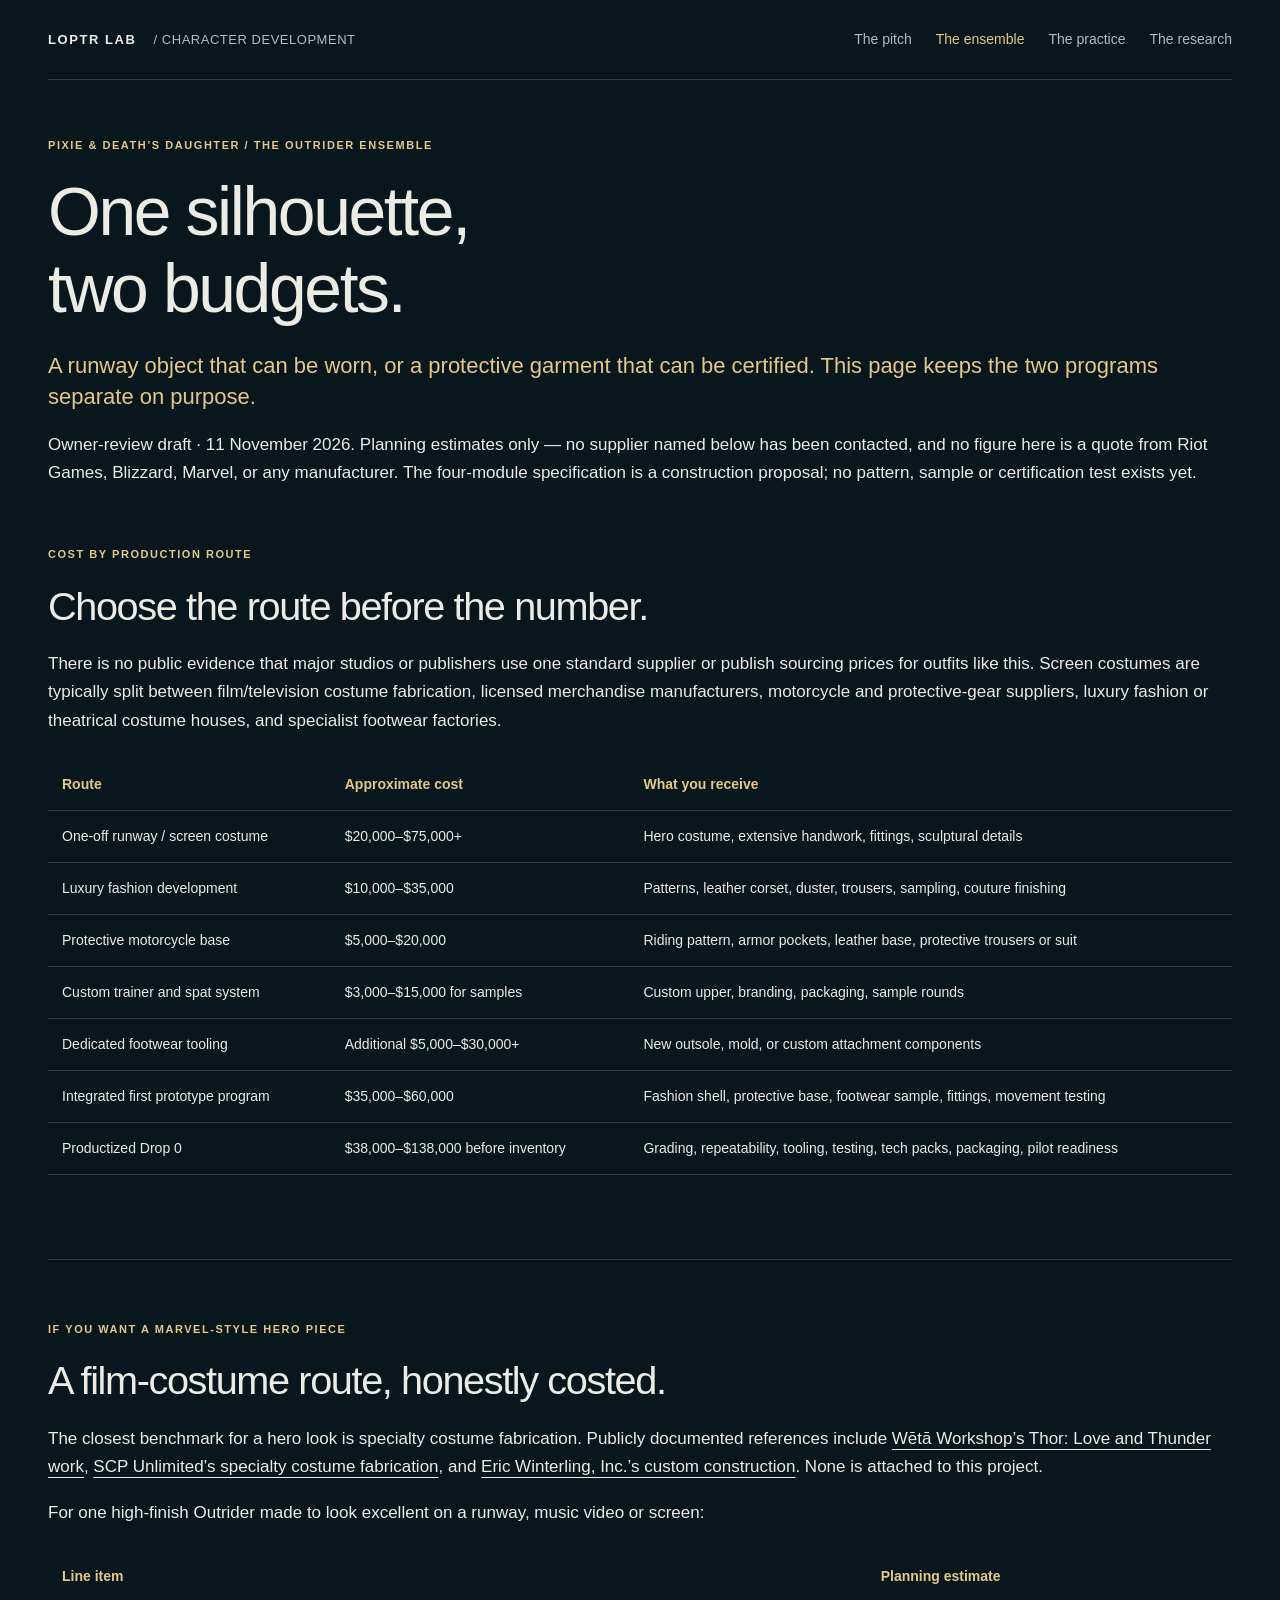
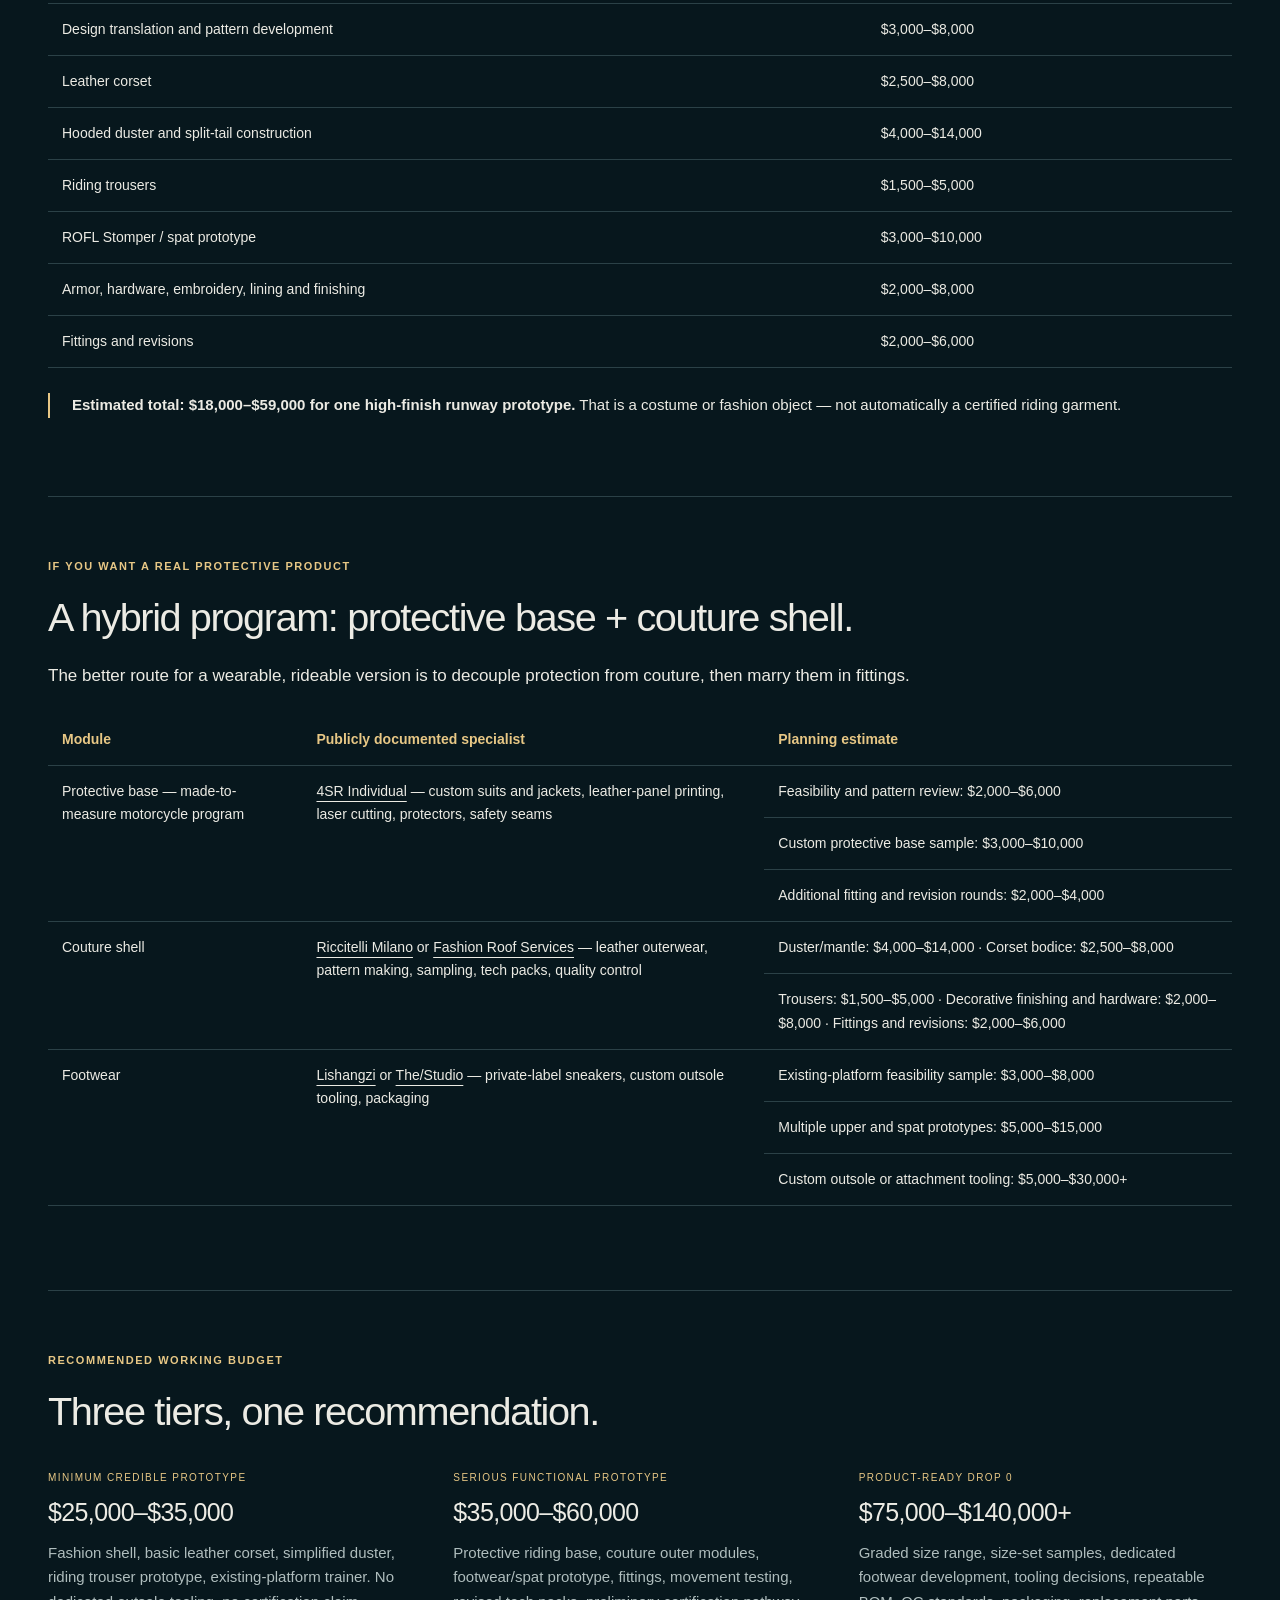
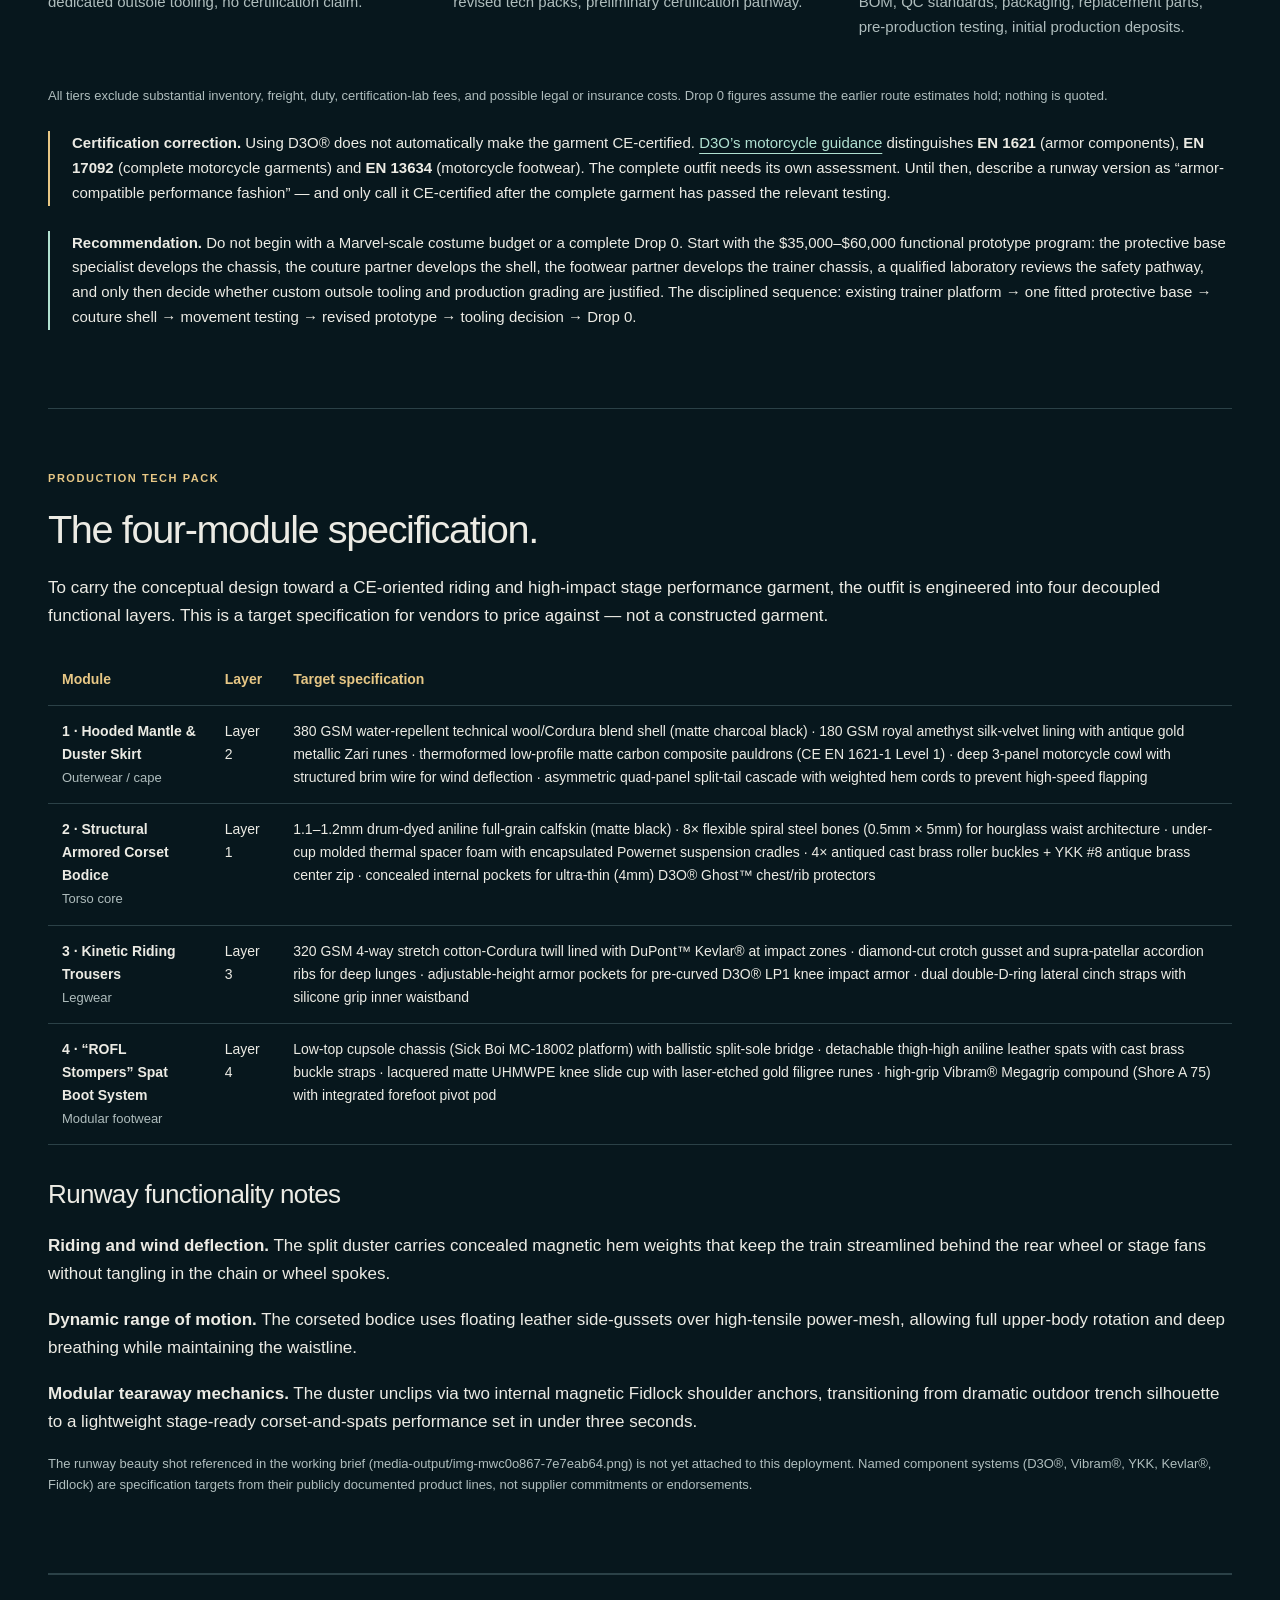
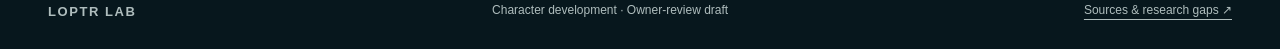
==== ensemble.html @ 90bd639b "Publish PIXIE & Death's Daughter producer pitch site Character development pitch package: producer p" ====
<!doctype html><html lang="en"><meta charset="utf-8"><meta name="viewport" content="width=device-width,initial-scale=1"><meta name="description" content="The Outrider ensemble: planning estimates for a couture runway prototype and a CE-oriented functional riding program, plus the four-module production tech pack."><title>The Outrider ensemble · Cost & construction</title><link rel="stylesheet" href="producer.css"><body><a class="skip" href="#main">Skip to content</a>
<header class="site-header wrap"><a class="brand" href="index.html">LOPTR LAB <span>/ CHARACTER DEVELOPMENT</span></a><nav aria-label="Project navigation"><a href="producer.html">The pitch</a><a href="ensemble.html" aria-current="page">The ensemble</a><a href="practice.html">The practice</a><a href="research.html">The research</a></nav></header>
<main id="main">
<section class="wrap" style="padding-block:56px 40px" aria-labelledby="title">
<p class="eyebrow">PIXIE & DEATH’S DAUGHTER / THE OUTRIDER ENSEMBLE</p>
<h1 id="title">One silhouette,<br>two budgets.</h1>
<p class="lead">A runway object that can be worn, or a protective garment that can be certified. This page keeps the two programs separate on purpose.</p>
<p>Owner-review draft · 11 November 2026. Planning estimates only — no supplier named below has been contacted, and no figure here is a quote from Riot Games, Blizzard, Marvel, or any manufacturer. The four-module specification is a construction proposal; no pattern, sample or certification test exists yet.</p>
</section>
<section class="wrap" style="padding-bottom:60px;border-bottom:1px solid var(--line)" aria-labelledby="route">
<p class="eyebrow">COST BY PRODUCTION ROUTE</p>
<h2 id="route">Choose the route before the number.</h2>
<p>There is no public evidence that major studios or publishers use one standard supplier or publish sourcing prices for outfits like this. Screen costumes are typically split between film/television costume fabrication, licensed merchandise manufacturers, motorcycle and protective-gear suppliers, luxury fashion or theatrical costume houses, and specialist footwear factories.</p>
<div class="table-scroll" tabindex="0" role="region" aria-label="Cost by production route"><table>
<thead><tr><th>Route</th><th>Approximate cost</th><th>What you receive</th></tr></thead>
<tbody>
<tr><td>One-off runway / screen costume</td><td>$20,000–$75,000+</td><td>Hero costume, extensive handwork, fittings, sculptural details</td></tr>
<tr><td>Luxury fashion development</td><td>$10,000–$35,000</td><td>Patterns, leather corset, duster, trousers, sampling, couture finishing</td></tr>
<tr><td>Protective motorcycle base</td><td>$5,000–$20,000</td><td>Riding pattern, armor pockets, leather base, protective trousers or suit</td></tr>
<tr><td>Custom trainer and spat system</td><td>$3,000–$15,000 for samples</td><td>Custom upper, branding, packaging, sample rounds</td></tr>
<tr><td>Dedicated footwear tooling</td><td>Additional $5,000–$30,000+</td><td>New outsole, mold, or custom attachment components</td></tr>
<tr><td>Integrated first prototype program</td><td>$35,000–$60,000</td><td>Fashion shell, protective base, footwear sample, fittings, movement testing</td></tr>
<tr><td>Productized Drop 0</td><td>$38,000–$138,000 before inventory</td><td>Grading, repeatability, tooling, testing, tech packs, packaging, pilot readiness</td></tr>
</tbody>
</table></div>
</section>
<section class="wrap" style="padding-block:60px;border-bottom:1px solid var(--line)" aria-labelledby="hero-piece">
<p class="eyebrow">IF YOU WANT A MARVEL-STYLE HERO PIECE</p>
<h2 id="hero-piece">A film-costume route, honestly costed.</h2>
<p>The closest benchmark for a hero look is specialty costume fabrication. Publicly documented references include <a href="https://www.wetaworkshop.com/projects/thor-love-and-thunder">Wētā Workshop’s Thor: Love and Thunder work</a>, <a href="https://scpsunlimited.com/specialty-costume-fabrication/">SCP Unlimited’s specialty costume fabrication</a>, and <a href="https://www.ericwinterlinginc.com/">Eric Winterling, Inc.’s custom construction</a>. None is attached to this project.</p>
<p>For one high-finish Outrider made to look excellent on a runway, music video or screen:</p>
<div class="table-scroll" tabindex="0" role="region" aria-label="Hero piece line items"><table>
<thead><tr><th>Line item</th><th>Planning estimate</th></tr></thead>
<tbody>
<tr><td>Design translation and pattern development</td><td>$3,000–$8,000</td></tr>
<tr><td>Leather corset</td><td>$2,500–$8,000</td></tr>
<tr><td>Hooded duster and split-tail construction</td><td>$4,000–$14,000</td></tr>
<tr><td>Riding trousers</td><td>$1,500–$5,000</td></tr>
<tr><td>ROFL Stomper / spat prototype</td><td>$3,000–$10,000</td></tr>
<tr><td>Armor, hardware, embroidery, lining and finishing</td><td>$2,000–$8,000</td></tr>
<tr><td>Fittings and revisions</td><td>$2,000–$6,000</td></tr>
</tbody>
</table></div>
<p class="budget-note" style="border-left:2px solid var(--gold);padding-left:22px"><strong>Estimated total: $18,000–$59,000 for one high-finish runway prototype.</strong> That is a costume or fashion object — not automatically a certified riding garment.</p>
</section>
<section class="wrap" style="padding-block:60px;border-bottom:1px solid var(--line)" aria-labelledby="functional">
<p class="eyebrow">IF YOU WANT A REAL PROTECTIVE PRODUCT</p>
<h2 id="functional">A hybrid program: protective base + couture shell.</h2>
<p>The better route for a wearable, rideable version is to decouple protection from couture, then marry them in fittings.</p>
<div class="table-scroll" tabindex="0" role="region" aria-label="Functional route vendors and estimates"><table>
<thead><tr><th>Module</th><th>Publicly documented specialist</th><th>Planning estimate</th></tr></thead>
<tbody>
<tr><td rowspan="3">Protective base — made-to-measure motorcycle program</td><td rowspan="3"><a href="https://www.4sr.com/pages/4sr-custom-manufacturing">4SR Individual</a> — custom suits and jackets, leather-panel printing, laser cutting, protectors, safety seams</td><td>Feasibility and pattern review: $2,000–$6,000</td></tr>
<tr><td>Custom protective base sample: $3,000–$10,000</td></tr>
<tr><td>Additional fitting and revision rounds: $2,000–$4,000</td></tr>
<tr><td rowspan="2">Couture shell</td><td rowspan="2"><a href="https://riccitellimilano.com/luxury-fashion-manufacturing/">Riccitelli Milano</a> or <a href="https://fashion-roof-services.com/en/">Fashion Roof Services</a> — leather outerwear, pattern making, sampling, tech packs, quality control</td><td>Duster/mantle: $4,000–$14,000 · Corset bodice: $2,500–$8,000</td></tr>
<tr><td>Trousers: $1,500–$5,000 · Decorative finishing and hardware: $2,000–$8,000 · Fittings and revisions: $2,000–$6,000</td></tr>
<tr><td rowspan="3">Footwear</td><td rowspan="3"><a href="https://www.lishangzishoes.com/custom-skate-shoes-manufacturer/">Lishangzi</a> or <a href="https://www.thestudio.com/source-custom-products/sneakers/">The/Studio</a> — private-label sneakers, custom outsole tooling, packaging</td><td>Existing-platform feasibility sample: $3,000–$8,000</td></tr>
<tr><td>Multiple upper and spat prototypes: $5,000–$15,000</td></tr>
<tr><td>Custom outsole or attachment tooling: $5,000–$30,000+</td></tr>
</tbody>
</table></div>
</section>
<section class="wrap" style="padding-block:60px;border-bottom:1px solid var(--line)" aria-labelledby="budget">
<p class="eyebrow">RECOMMENDED WORKING BUDGET</p>
<h2 id="budget">Three tiers, one recommendation.</h2>
<div class="cost-list" style="grid-template-columns:repeat(3,1fr)">
<article><span>MINIMUM CREDIBLE PROTOTYPE</span><h3>$25,000–$35,000</h3><p>Fashion shell, basic leather corset, simplified duster, riding trouser prototype, existing-platform trainer. No dedicated outsole tooling, no certification claim.</p></article>
<article><span>SERIOUS FUNCTIONAL PROTOTYPE</span><h3>$35,000–$60,000</h3><p>Protective riding base, couture outer modules, footwear/spat prototype, fittings, movement testing, revised tech packs, preliminary certification pathway.</p></article>
<article><span>PRODUCT-READY DROP 0</span><h3>$75,000–$140,000+</h3><p>Graded size range, size-set samples, dedicated footwear development, tooling decisions, repeatable BOM, QC standards, packaging, replacement parts, pre-production testing, initial production deposits.</p></article>
</div>
<p class="small muted" style="margin-top:28px">All tiers exclude substantial inventory, freight, duty, certification-lab fees, and possible legal or insurance costs. Drop 0 figures assume the earlier route estimates hold; nothing is quoted.</p>
<p class="budget-note" style="border-left:2px solid var(--gold);padding-left:22px"><strong>Certification correction.</strong> Using D3O® does not automatically make the garment CE-certified. <a href="https://www.d3o.com/d3o-insights/motorcycle-armor-ce-certification/">D3O’s motorcycle guidance</a> distinguishes <strong>EN 1621</strong> (armor components), <strong>EN 17092</strong> (complete motorcycle garments) and <strong>EN 13634</strong> (motorcycle footwear). The complete outfit needs its own assessment. Until then, describe a runway version as “armor-compatible performance fashion” — and only call it CE-certified after the complete garment has passed the relevant testing.</p>
<p class="budget-note" style="border-left:2px solid var(--mint);padding-left:22px"><strong>Recommendation.</strong> Do not begin with a Marvel-scale costume budget or a complete Drop 0. Start with the $35,000–$60,000 functional prototype program: the protective base specialist develops the chassis, the couture partner develops the shell, the footwear partner develops the trainer chassis, a qualified laboratory reviews the safety pathway, and only then decide whether custom outsole tooling and production grading are justified. The disciplined sequence: existing trainer platform → one fitted protective base → couture shell → movement testing → revised prototype → tooling decision → Drop 0.</p>
</section>
<section class="wrap" style="padding-block:60px;border-bottom:1px solid var(--line)" aria-labelledby="techpack">
<p class="eyebrow">PRODUCTION TECH PACK</p>
<h2 id="techpack">The four-module specification.</h2>
<p>To carry the conceptual design toward a CE-oriented riding and high-impact stage performance garment, the outfit is engineered into four decoupled functional layers. This is a target specification for vendors to price against — not a constructed garment.</p>
<div class="table-scroll" tabindex="0" role="region" aria-label="Tech pack modules"><table>
<thead><tr><th>Module</th><th>Layer</th><th>Target specification</th></tr></thead>
<tbody>
<tr><td><strong>1 · Hooded Mantle & Duster Skirt</strong><br><span class="small muted">Outerwear / cape</span></td><td>Layer 2</td><td>380 GSM water-repellent technical wool/Cordura blend shell (matte charcoal black) · 180 GSM royal amethyst silk-velvet lining with antique gold metallic Zari runes · thermoformed low-profile matte carbon composite pauldrons (CE EN 1621-1 Level 1) · deep 3-panel motorcycle cowl with structured brim wire for wind deflection · asymmetric quad-panel split-tail cascade with weighted hem cords to prevent high-speed flapping</td></tr>
<tr><td><strong>2 · Structural Armored Corset Bodice</strong><br><span class="small muted">Torso core</span></td><td>Layer 1</td><td>1.1–1.2mm drum-dyed aniline full-grain calfskin (matte black) · 8× flexible spiral steel bones (0.5mm × 5mm) for hourglass waist architecture · under-cup molded thermal spacer foam with encapsulated Powernet suspension cradles · 4× antiqued cast brass roller buckles + YKK #8 antique brass center zip · concealed internal pockets for ultra-thin (4mm) D3O® Ghost™ chest/rib protectors</td></tr>
<tr><td><strong>3 · Kinetic Riding Trousers</strong><br><span class="small muted">Legwear</span></td><td>Layer 3</td><td>320 GSM 4-way stretch cotton-Cordura twill lined with DuPont™ Kevlar® at impact zones · diamond-cut crotch gusset and supra-patellar accordion ribs for deep lunges · adjustable-height armor pockets for pre-curved D3O® LP1 knee impact armor · dual double-D-ring lateral cinch straps with silicone grip inner waistband</td></tr>
<tr><td><strong>4 · “ROFL Stompers” Spat Boot System</strong><br><span class="small muted">Modular footwear</span></td><td>Layer 4</td><td>Low-top cupsole chassis (Sick Boi MC-18002 platform) with ballistic split-sole bridge · detachable thigh-high aniline leather spats with cast brass buckle straps · lacquered matte UHMWPE knee slide cup with laser-etched gold filigree runes · high-grip Vibram® Megagrip compound (Shore A 75) with integrated forefoot pivot pod</td></tr>
</tbody>
</table></div>
<h3 style="font-size:26px;margin-top:35px">Runway functionality notes</h3>
<p><strong>Riding and wind deflection.</strong> The split duster carries concealed magnetic hem weights that keep the train streamlined behind the rear wheel or stage fans without tangling in the chain or wheel spokes.</p>
<p><strong>Dynamic range of motion.</strong> The corseted bodice uses floating leather side-gussets over high-tensile power-mesh, allowing full upper-body rotation and deep breathing while maintaining the waistline.</p>
<p><strong>Modular tearaway mechanics.</strong> The duster unclips via two internal magnetic Fidlock shoulder anchors, transitioning from dramatic outdoor trench silhouette to a lightweight stage-ready corset-and-spats performance set in under three seconds.</p>
<p class="small muted">The runway beauty shot referenced in the working brief (media-output/img-mwc0o867-7e7eab64.png) is not yet attached to this deployment. Named component systems (D3O®, Vibram®, YKK, Kevlar®, Fidlock) are specification targets from their publicly documented product lines, not supplier commitments or endorsements.</p>
</section>
</main>
<footer class="wrap"><a class="brand" href="index.html">LOPTR LAB</a><p>Character development · Owner-review draft</p><a href="research.html">Sources & research gaps ↗</a></footer></body></html>
---- producer.css ----
:root{color-scheme:dark;--bg:#07171d;--text:#ecebe4;--muted:#afbdbd;--gold:#e7c785;--mint:#b1e1d1;--line:#2b4147;font-family:Arial,Helvetica,sans-serif;font-synthesis:none}*{box-sizing:border-box}html{scroll-behavior:smooth;scroll-padding-top:20px}body{margin:0;background:var(--bg);color:var(--text);font-size:17px;line-height:1.65}img{display:block;max-width:100%;height:auto}a{color:inherit;text-underline-offset:5px;text-decoration-thickness:1px}a:hover{color:var(--mint)}a:focus-visible,summary:focus-visible,[tabindex]:focus-visible{outline:3px solid var(--mint);outline-offset:5px}.wrap{width:min(1320px,calc(100% - 96px));margin-inline:auto}.skip{position:absolute;top:-100px;left:20px;padding:10px;background:var(--gold);color:#07171d;z-index:10}.skip:focus{top:12px}.site-header{display:flex;justify-content:space-between;gap:24px;align-items:center;padding-block:28px;border-bottom:1px solid var(--line)}.brand{font-size:13px;font-weight:700;letter-spacing:.12em;text-decoration:none}.brand span{font-weight:400;color:var(--muted);letter-spacing:.04em;margin-left:12px}nav{display:flex;gap:24px;flex-wrap:wrap}nav a{font-size:14px;text-decoration:none;color:var(--muted)}nav a[aria-current]{color:var(--gold)}p{margin:0 0 18px}h1,h2,h3{line-height:1.13;font-weight:500;letter-spacing:-.035em;margin:0 0 22px}h1{font-size:clamp(48px,5.3vw,76px)}h2{font-size:clamp(32px,3.1vw,44px)}h3{font-size:24px;letter-spacing:-.025em}figure{margin:0}.eyebrow{font-size:11px;font-weight:700;letter-spacing:.14em;color:var(--gold);margin-bottom:20px}.hero{display:grid;grid-template-columns:.95fr 1.15fr;gap:56px;align-items:center;padding-block:56px 40px}.hero-copy{max-width:510px}.hero-copy>p:not(.eyebrow){max-width:46ch}.lead{font-size:22px;line-height:1.45;color:var(--gold)}.hero-art img{width:100%;border-radius:3px}.hero-art figcaption{font-size:12px;color:var(--muted);margin-top:12px}.button{display:inline-flex;gap:24px;justify-content:space-between;align-items:center;padding:13px 20px;background:var(--gold);color:#07171d;border-radius:3px;font-size:14px;text-decoration:none;font-weight:600;min-height:48px;margin-top:12px}.button:hover{background:#f4dca9;color:#07171d}.chapter-nav{padding:19px 0;border-top:1px solid var(--line);border-bottom:1px solid var(--line);gap:36px}.chapter-nav a{font-size:12px;color:var(--muted)}.relationship,.forms,.production,.game,.investment,.audiences{padding-top:68px;padding-bottom:60px;border-bottom:1px solid var(--line)}.section-grid{display:grid;grid-template-columns:1fr 1fr;gap:80px}.section-grid>div{min-width:0}.section-grid p{max-width:62ch}.large{font-size:22px;line-height:1.5}.quotation{font-family:Georgia,serif;color:var(--gold);font-size:27px;margin-block:24px}.small{font-size:13px;line-height:1.6}.muted{color:var(--muted)}.section-heading{display:flex;justify-content:space-between;align-items:end;gap:48px;margin-bottom:28px}.section-heading>p{max-width:360px;color:var(--muted);font-size:15px}.section-heading h2{margin:0}.form-grid{display:grid;grid-template-columns:repeat(3,1fr);gap:26px}.form-image{aspect-ratio:1.5;overflow:hidden;background:#0a2027;border-radius:3px}.form-image img{width:100%;height:100%;object-fit:cover}.form-image.energy img{object-fit:contain;padding:12px}figcaption{font-size:13px;line-height:1.5;color:var(--muted)}.form-grid figcaption{padding-top:22px}.form-grid h3{color:var(--text);font-size:25px;margin:8px 0 12px}.form-grid p{font-size:15px}.index{font-size:11px;color:var(--gold);letter-spacing:.12em}.cinema{padding-top:64px;padding-bottom:54px;border-bottom:1px solid var(--line)}.text-link{color:var(--mint);font-size:14px}.cinema figure>img{width:100%;border-radius:3px}.cinema figcaption{margin-top:12px}.caption-grid{display:grid;grid-template-columns:1fr 1fr;gap:80px;margin-top:28px;font-size:15px}.steps article{padding-bottom:24px;margin-bottom:24px;border-bottom:1px solid var(--line)}.steps article:last-child{margin:0;border:0;padding:0}.steps span,.cost-list span{display:block;font-size:10px;color:var(--gold);letter-spacing:.14em;margin-bottom:12px}.steps h3{font-size:26px;margin-bottom:10px}.steps p{font-size:15px;color:var(--muted);margin:0}.game{background:linear-gradient(90deg,transparent,#0a2027);padding-inline:32px}.cost-list{display:grid;grid-template-columns:repeat(3,1fr);gap:32px;margin-top:36px}.cost-list h3{font-size:25px;margin-bottom:14px}.cost-list p{font-size:15px;color:var(--muted)}.budget-note{border-left:2px solid var(--gold);padding-left:22px;margin-top:25px;font-size:15px}.budget-note p{margin:8px 0}.budget-note a{color:var(--mint)}.audience-grid{display:grid;grid-template-columns:repeat(3,1fr);gap:32px}.audience-grid h3{font-size:23px}.audience-grid p{font-size:15px;color:var(--muted)}.audience-grid a{font-size:14px;color:var(--mint)}.audiences>.small{margin-top:28px;max-width:100ch}.the-ask{text-align:center;max-width:780px;padding-block:72px}.the-ask p:not(.eyebrow){max-width:60ch;margin-inline:auto;color:var(--muted)}.the-ask h2{font-size:clamp(38px,4vw,54px)}.appendix{padding-top:35px;padding-bottom:54px;border-top:1px solid var(--line)}.appendix h2{font-size:27px;margin-bottom:25px}details{border-top:1px solid var(--line);padding-block:16px}details:last-child{border-bottom:1px solid var(--line)}summary{cursor:pointer;font-size:16px;padding:5px 0;min-height:40px}details[open]>summary{color:var(--gold);margin-bottom:20px}.longread{font-size:16px;max-width:100%}.longread>p{max-width:78ch}.longread h3{font-size:26px;margin-top:35px}.table-scroll{overflow:auto;max-width:100%;margin-block:24px}table{border-collapse:collapse;width:100%;font-size:14px;min-width:640px}th,td{text-align:left;vertical-align:top;border-bottom:1px solid var(--line);padding:14px}th{color:var(--gold)}.reference-grid{display:grid;grid-template-columns:1fr 1fr;gap:24px}.reference-grid figcaption{margin-top:12px}footer{border-top:1px solid var(--line);display:flex;justify-content:space-between;gap:24px;padding-block:26px;color:var(--muted);font-size:12px}footer p{margin:0}@media(max-width:1000px){.wrap{width:calc(100% - 56px)}.hero{gap:28px}.section-grid,.caption-grid{gap:36px}.brand span{display:none}.chapter-nav{gap:24px}.hero h1{font-size:52px}.lead{font-size:19px}.hero-copy{font-size:15px}.section-heading{gap:24px}}@media(max-width:700px){body{font-size:16px}.wrap{width:calc(100% - 36px)}.site-header{align-items:flex-start;padding-block:20px;gap:16px;flex-direction:column}nav{gap:22px}.hero{grid-template-columns:1fr;padding-top:34px;gap:28px}.hero h1{font-size:52px}.hero-copy{font-size:16px;max-width:none}.hero .lead{font-size:21px}.chapter-nav{display:grid;grid-template-columns:1fr 1fr;gap:12px}.section-grid,.caption-grid{grid-template-columns:1fr;gap:22px}.relationship,.forms,.production,.game,.investment,.audiences{padding-top:40px;padding-bottom:36px}.section-heading{display:block;margin-bottom:24px}.section-heading>p{max-width:none;margin-top:18px}.form-grid,.cost-list,.audience-grid{grid-template-columns:1fr;gap:26px}.form-grid figure{display:grid;grid-template-columns:110px 1fr;gap:18px}.form-image{aspect-ratio:1;height:110px}.form-grid figcaption{padding-top:0}.form-grid h3{font-size:23px;margin-top:4px}.form-grid p{font-size:14px;margin:0}.cinema{padding-top:38px;padding-bottom:30px}.cinema .text-link{display:inline-block;margin-top:16px}.game{padding-inline:18px}.cost-list article{padding-bottom:14px;border-bottom:1px solid var(--line)}.the-ask{padding-block:48px}.the-ask h2{font-size:40px}.appendix h2{font-size:25px}.reference-grid{grid-template-columns:1fr}footer{flex-direction:column;gap:10px}.large{font-size:20px}h2{font-size:32px}.table-scroll{margin-inline:0}}@media(prefers-reduced-motion:reduce){html{scroll-behavior:auto}}
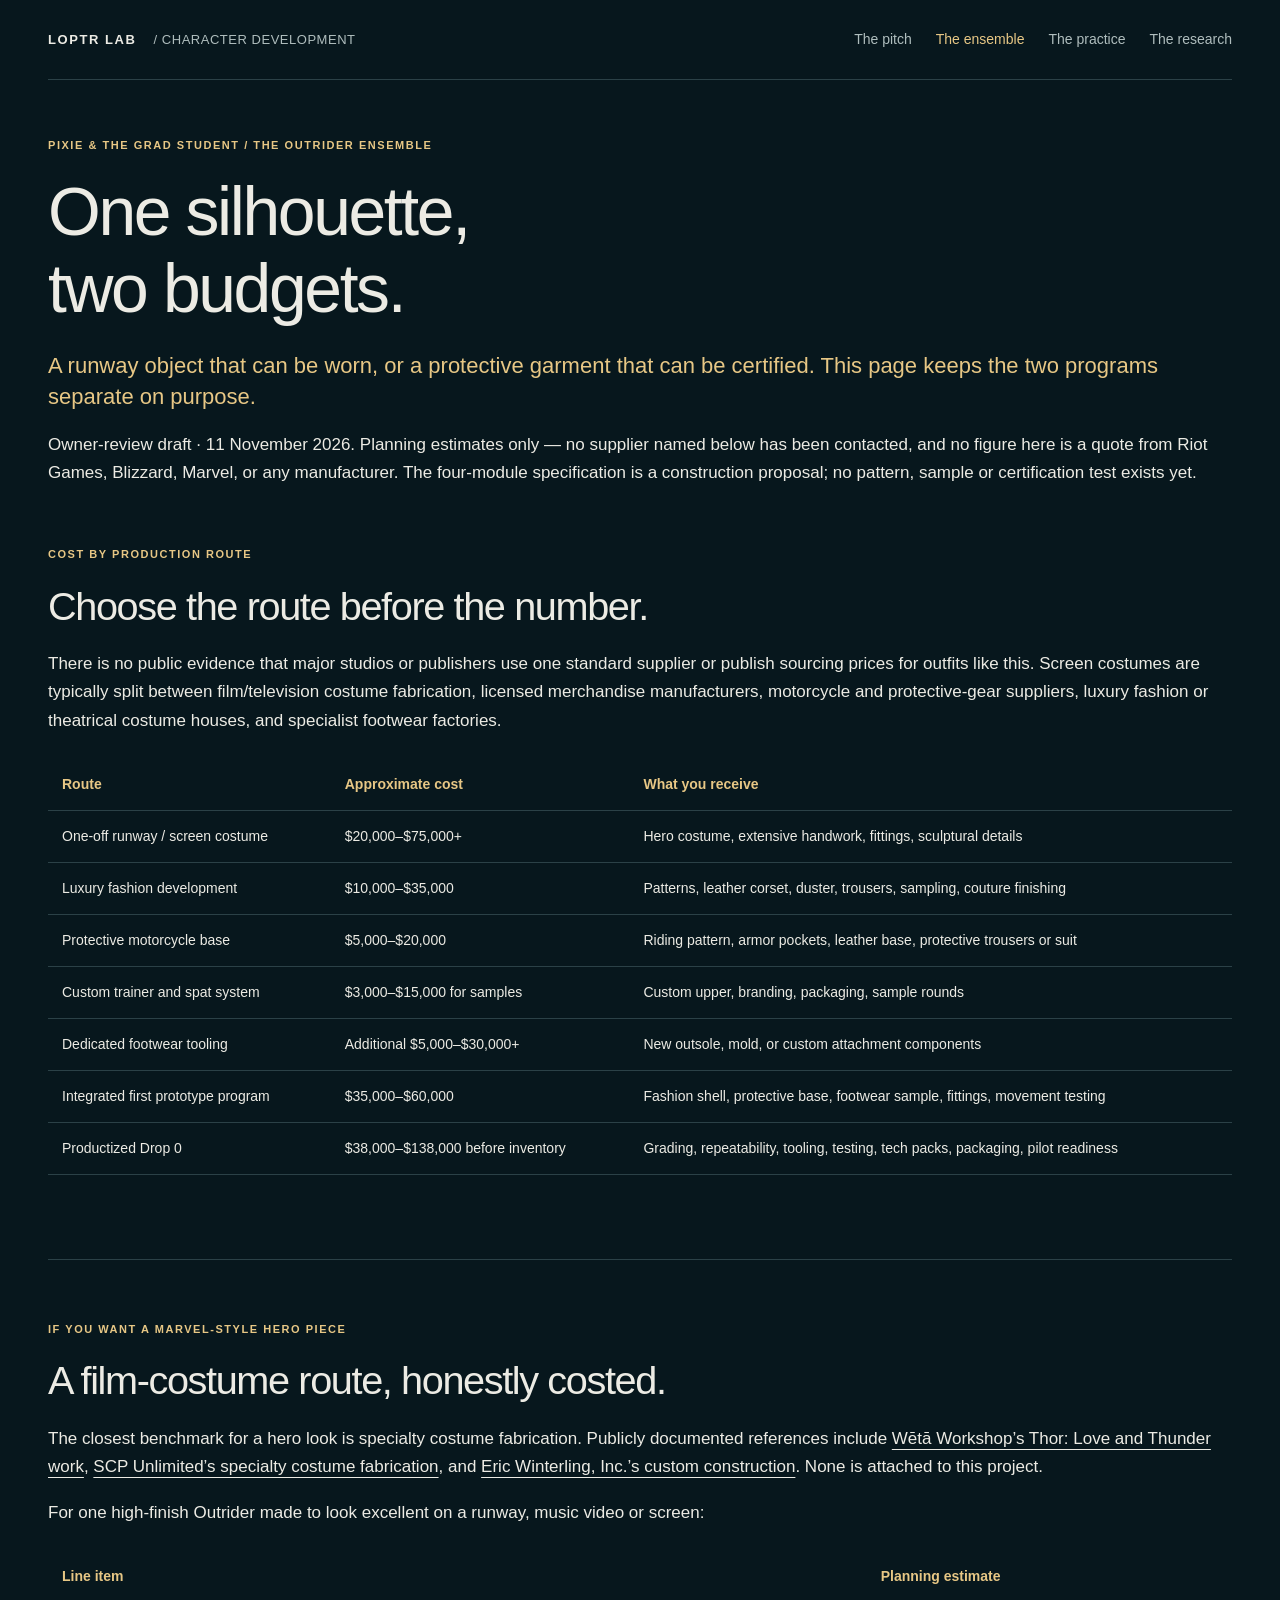
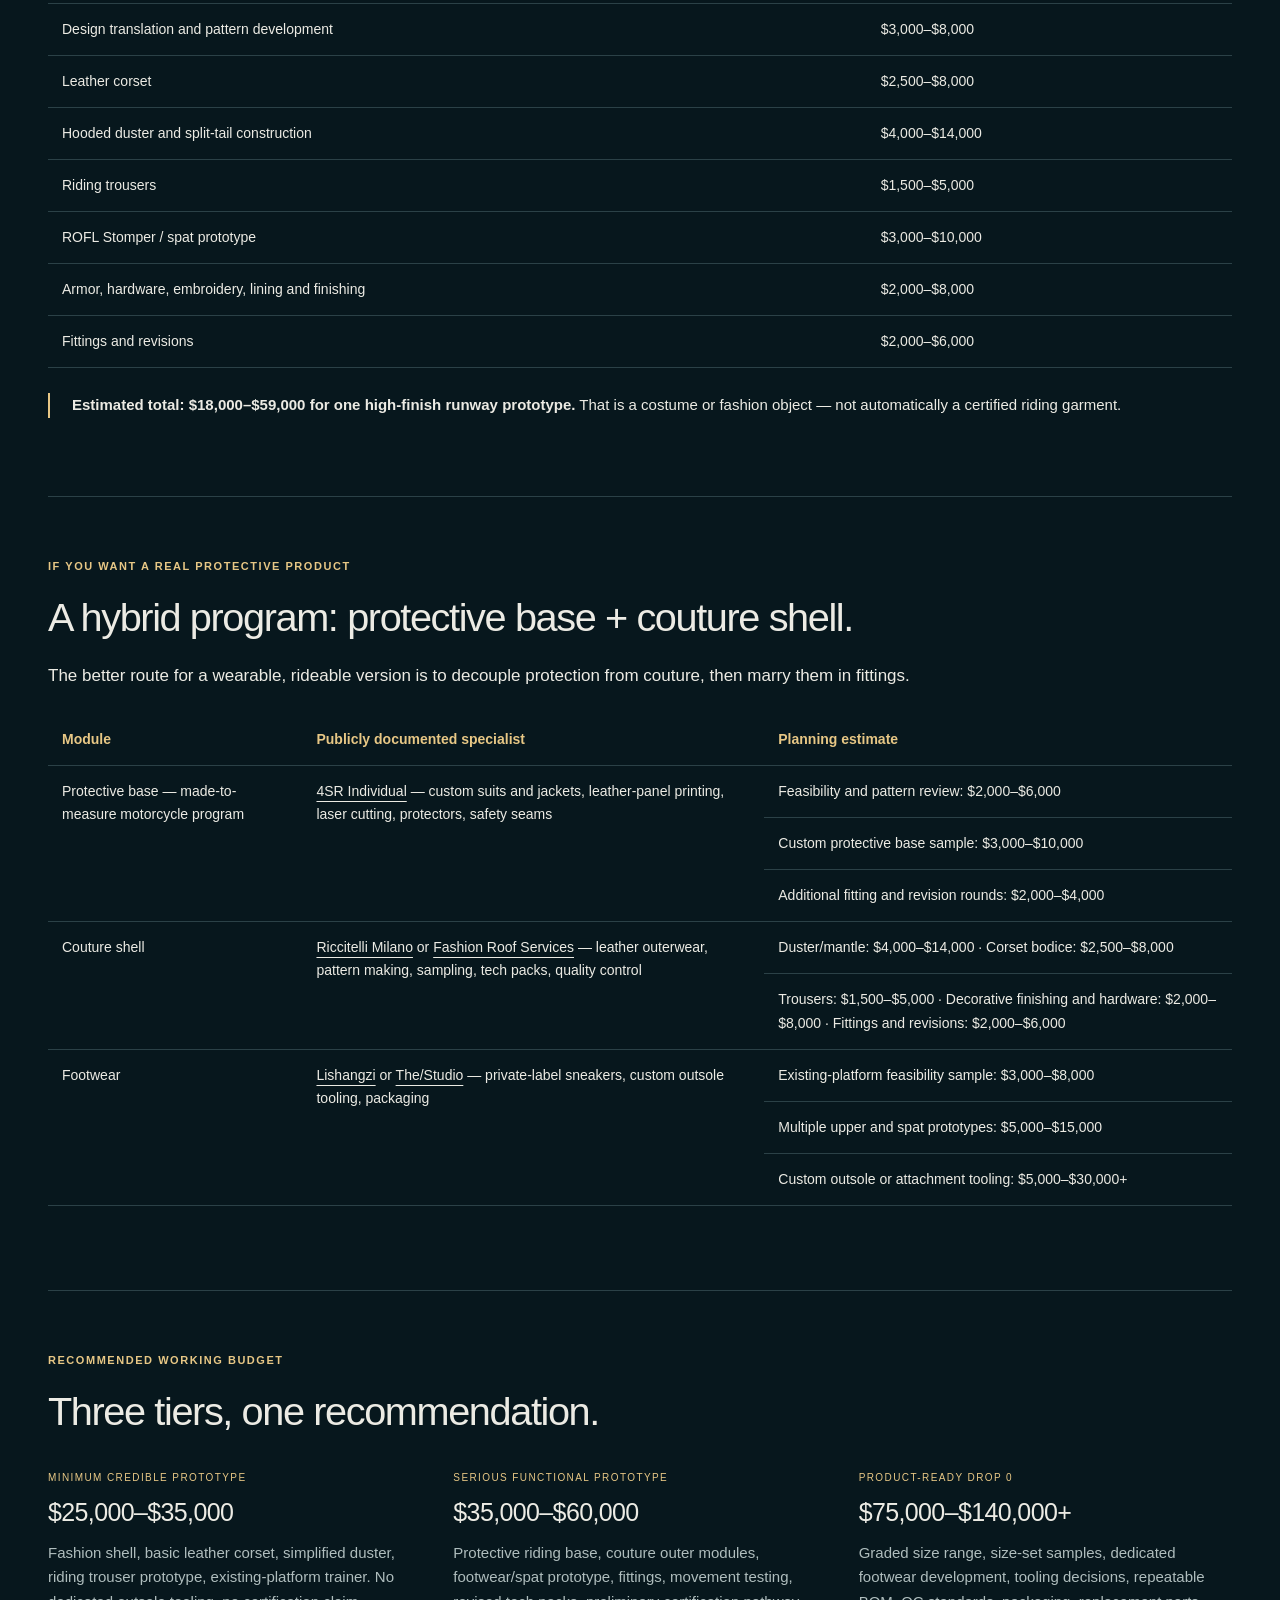
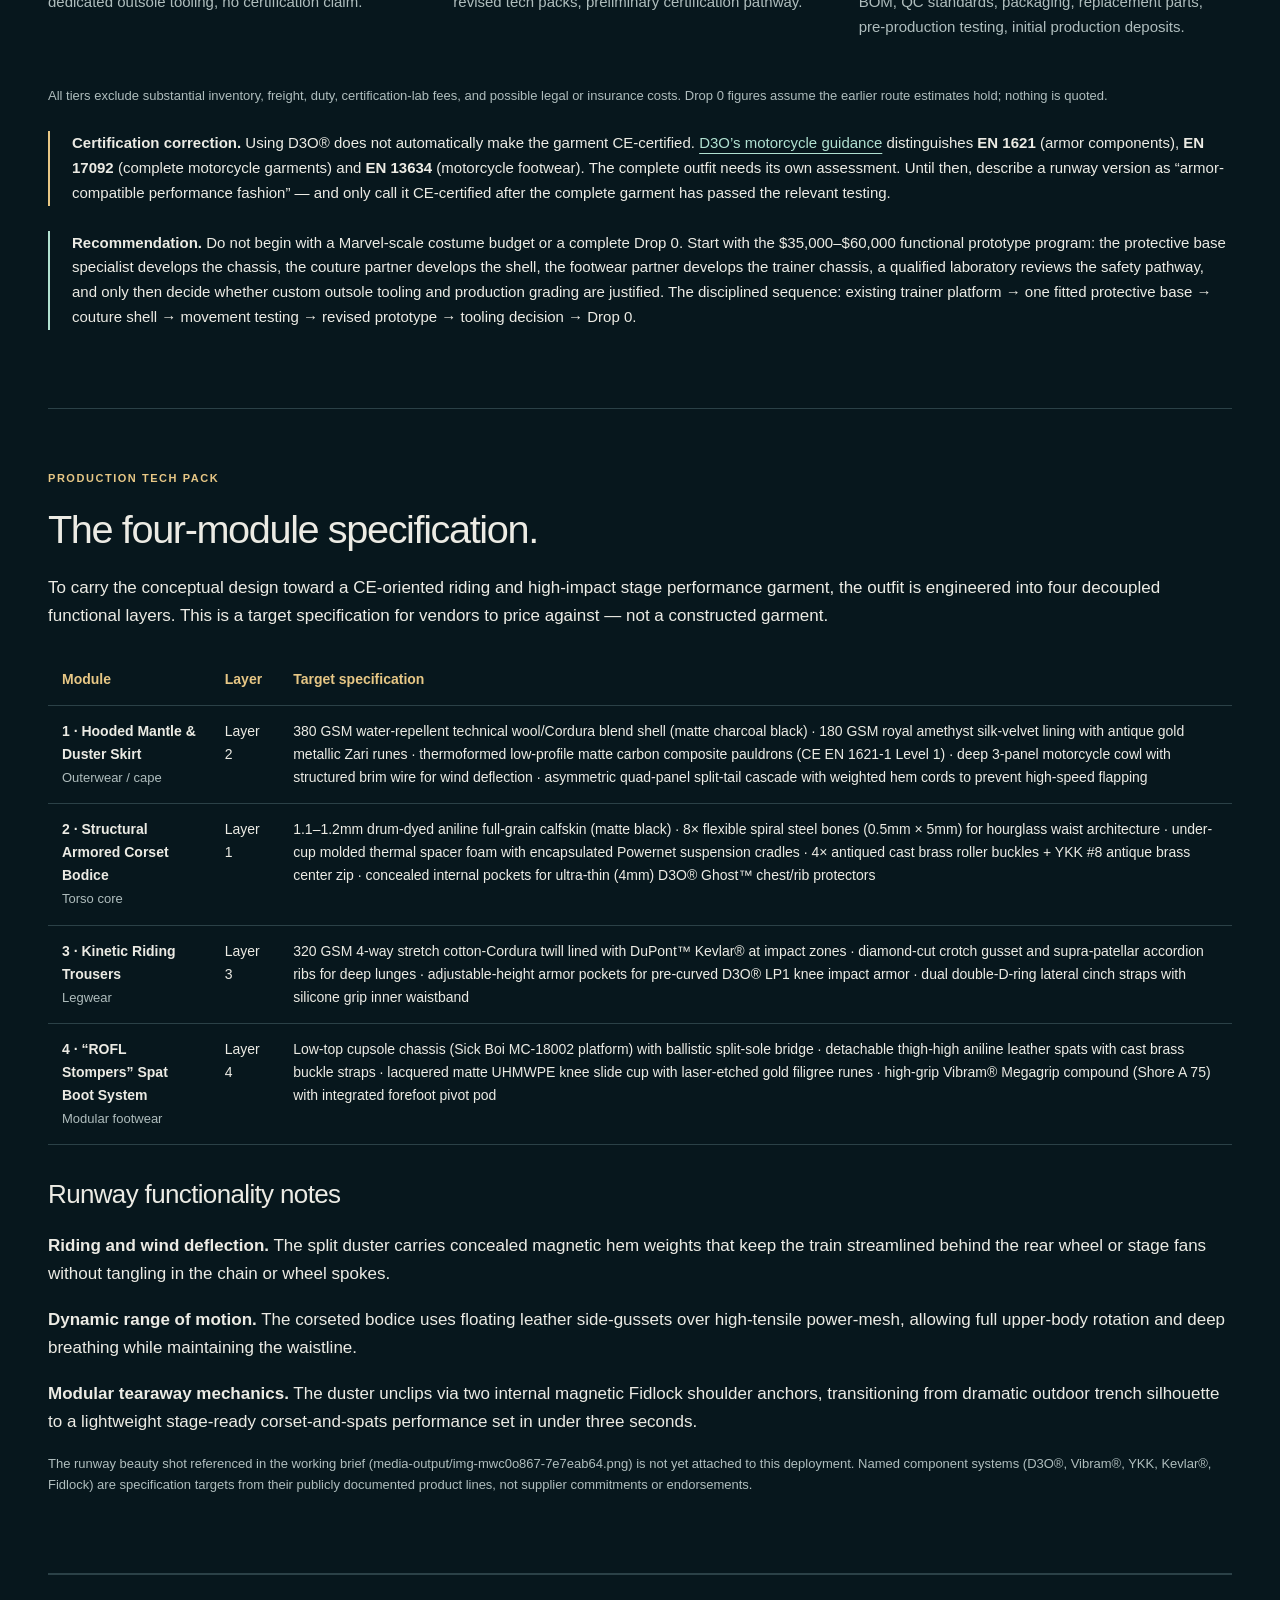
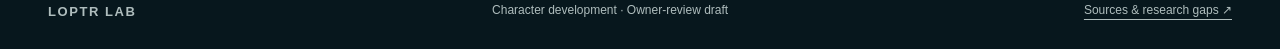
==== commit 3854658e: "Recover confirmed grad-student pivot and recorded Higgsfield evidence" ====
--- a/ensemble.html
+++ b/ensemble.html
@@ -2,7 +2,7 @@
 <header class="site-header wrap"><a class="brand" href="index.html">LOPTR LAB <span>/ CHARACTER DEVELOPMENT</span></a><nav aria-label="Project navigation"><a href="producer.html">The pitch</a><a href="ensemble.html" aria-current="page">The ensemble</a><a href="practice.html">The practice</a><a href="research.html">The research</a></nav></header>
 <main id="main">
 <section class="wrap" style="padding-block:56px 40px" aria-labelledby="title">
-<p class="eyebrow">PIXIE & DEATH’S DAUGHTER / THE OUTRIDER ENSEMBLE</p>
+<p class="eyebrow">PIXIE & THE GRAD STUDENT / THE OUTRIDER ENSEMBLE</p>
 <h1 id="title">One silhouette,<br>two budgets.</h1>
 <p class="lead">A runway object that can be worn, or a protective garment that can be certified. This page keeps the two programs separate on purpose.</p>
 <p>Owner-review draft · 11 November 2026. Planning estimates only — no supplier named below has been contacted, and no figure here is a quote from Riot Games, Blizzard, Marvel, or any manufacturer. The four-module specification is a construction proposal; no pattern, sample or certification test exists yet.</p>
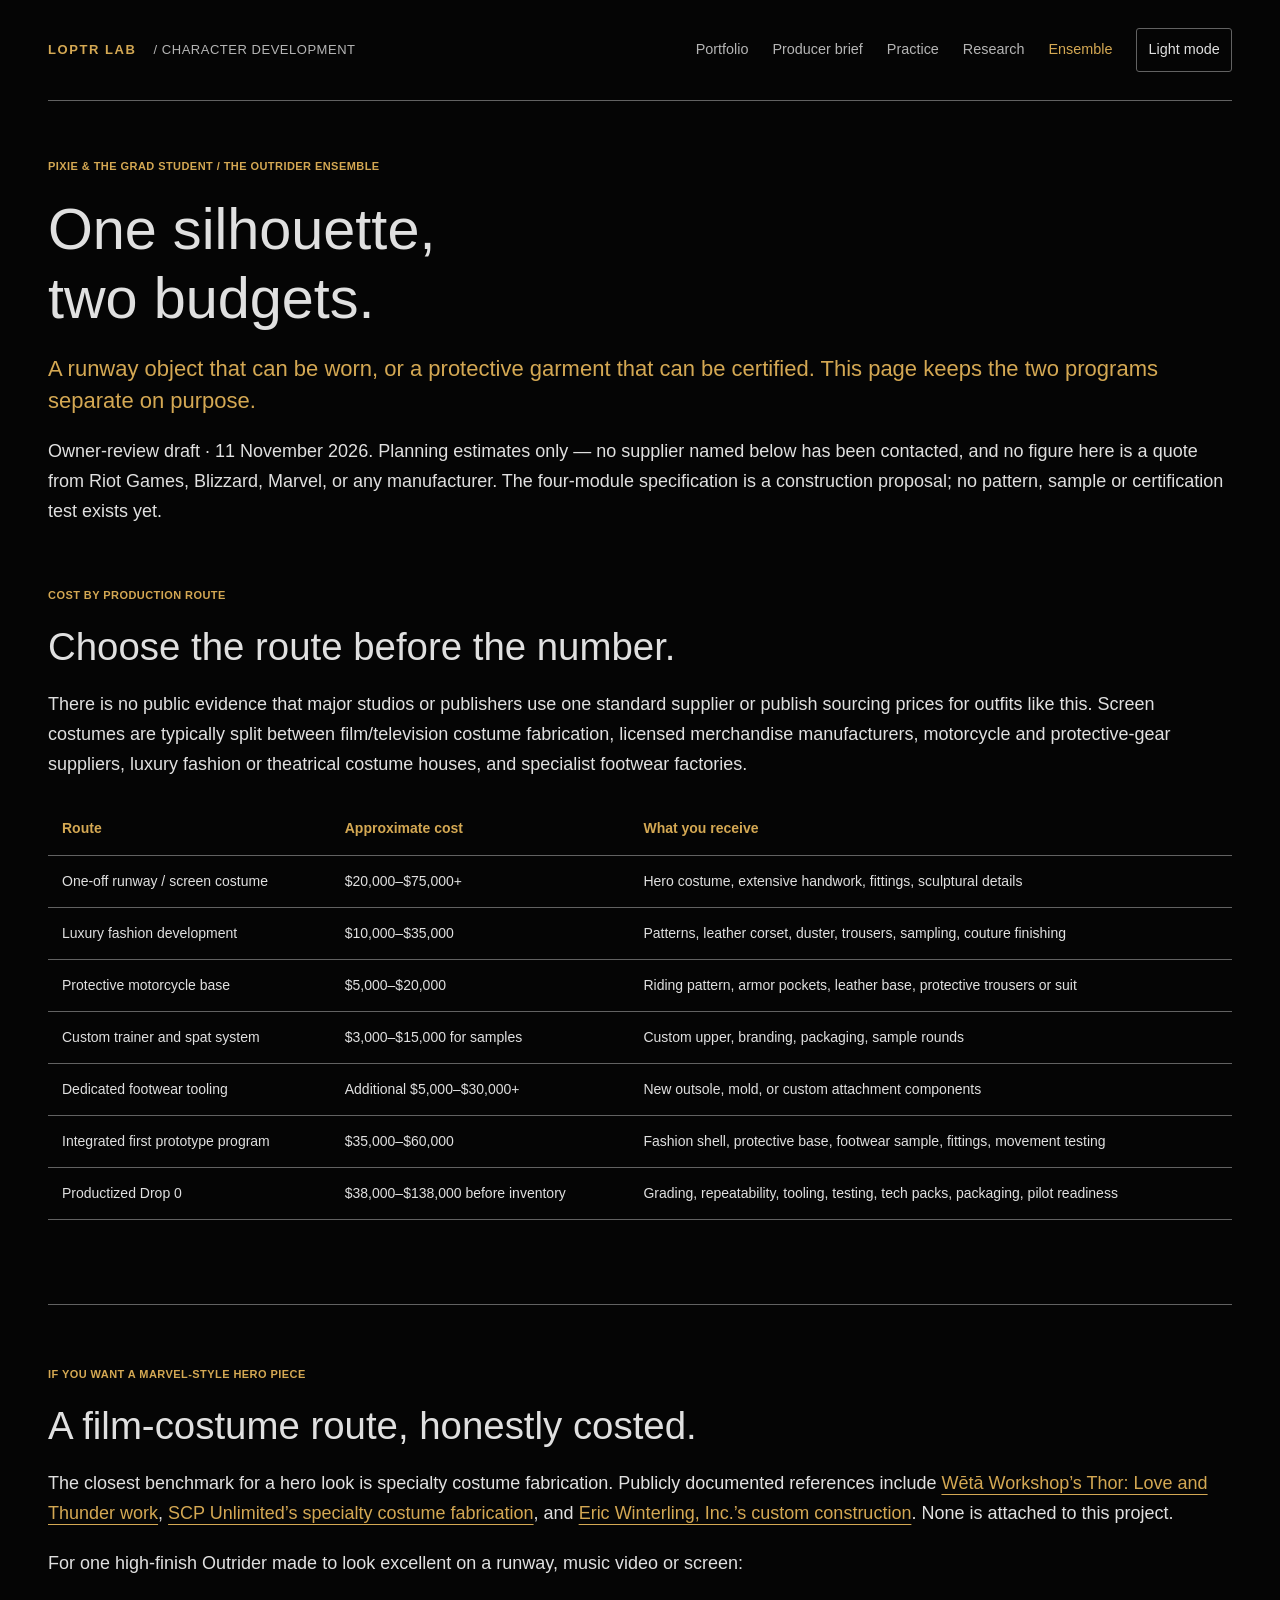
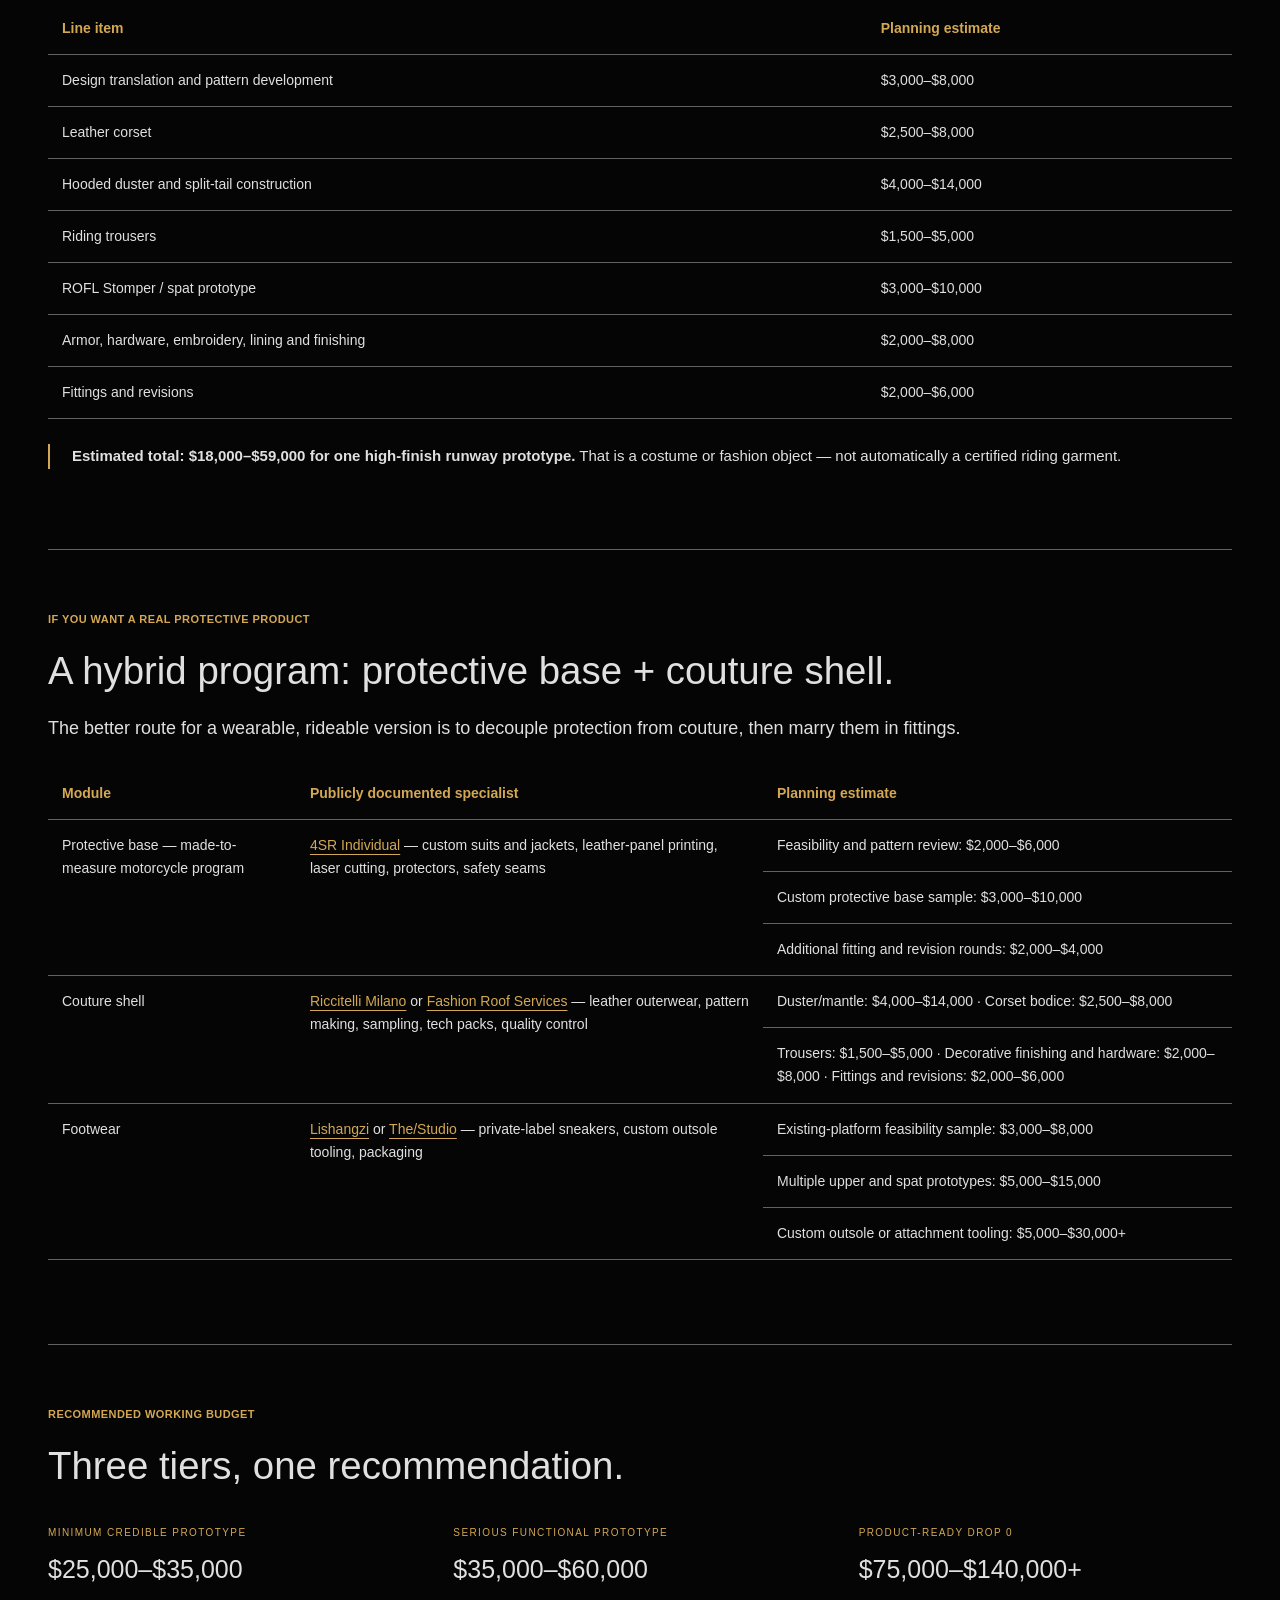
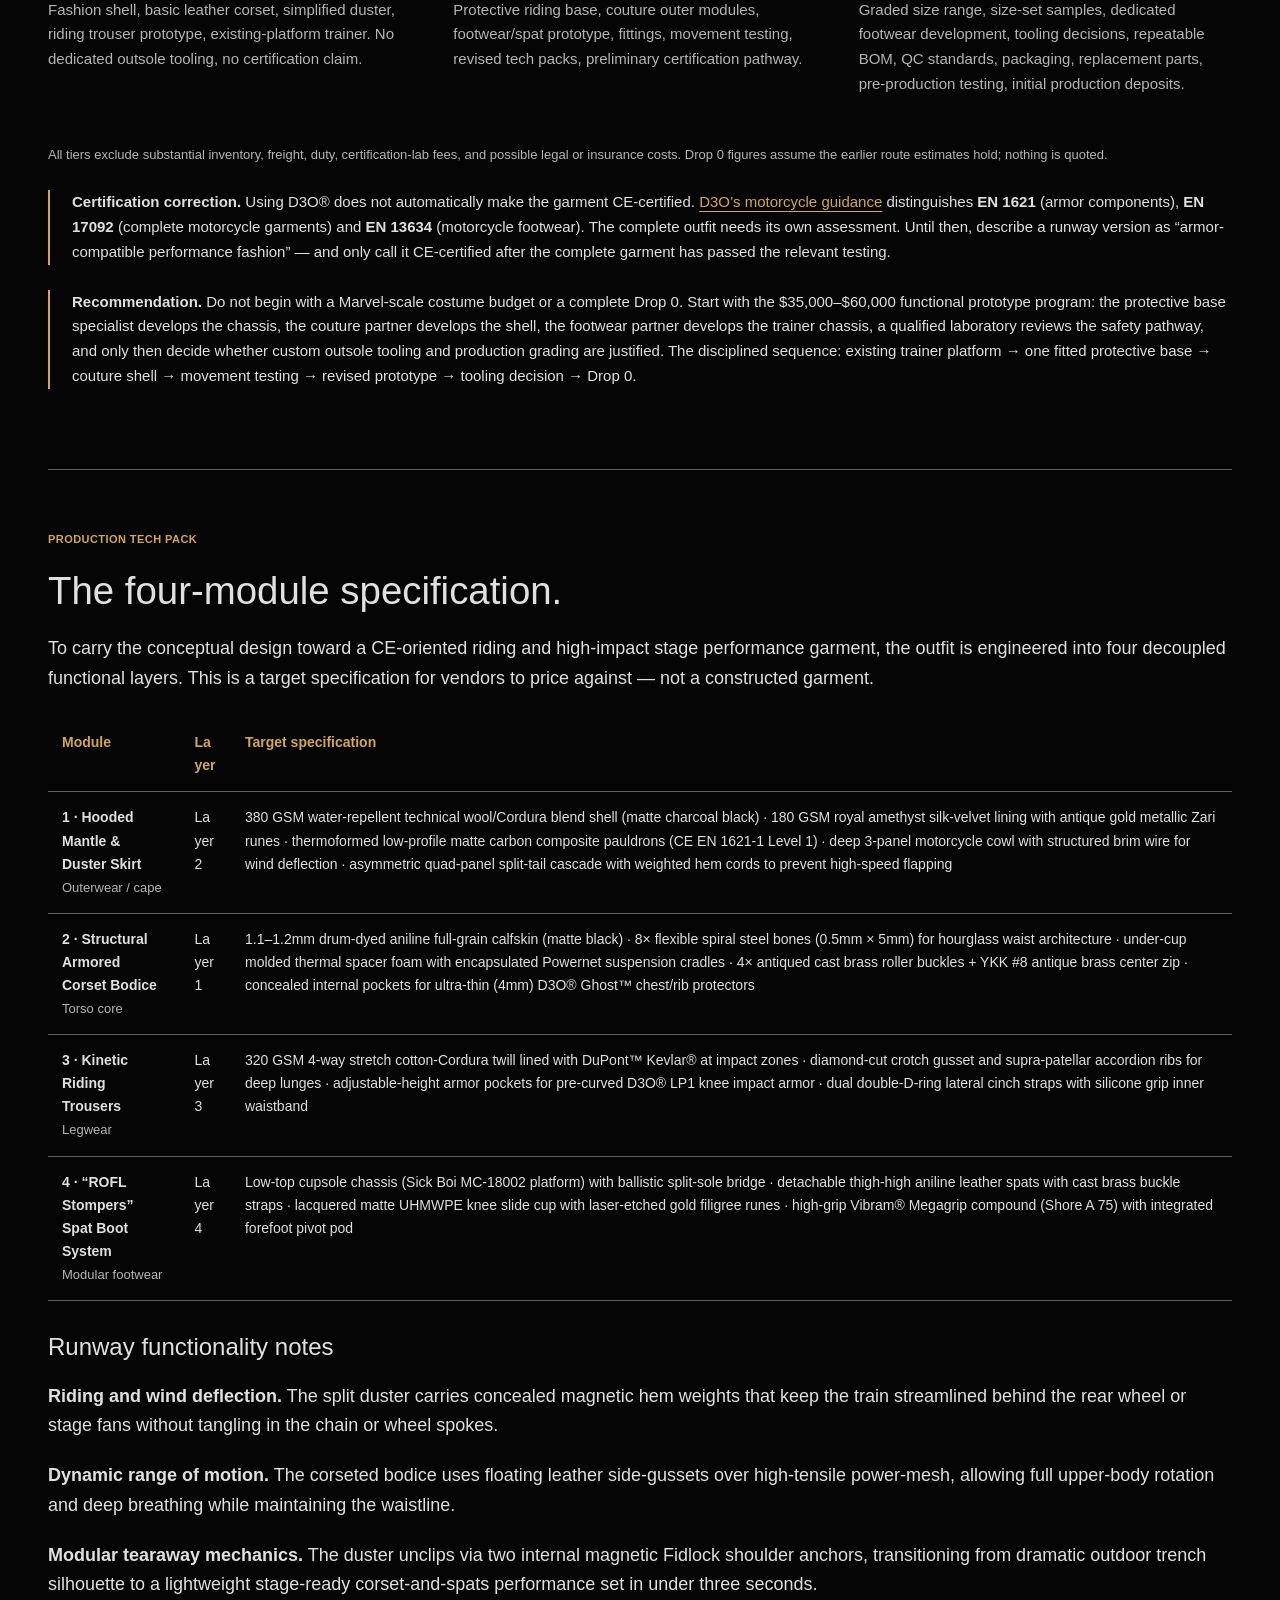
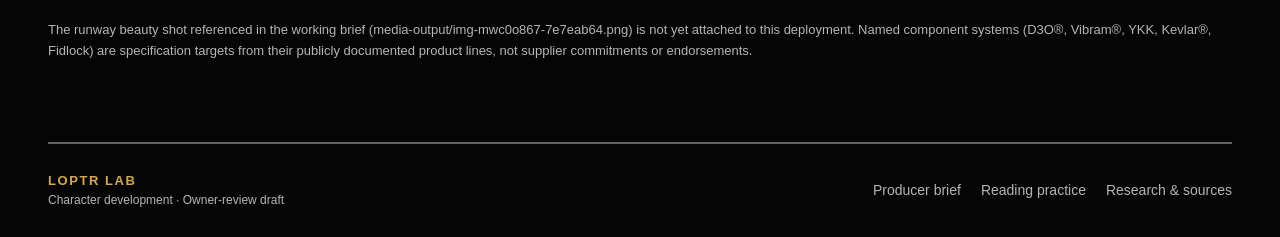
==== commit c6506625: "Restore one shared stylesheet and consistent site-wide design" ====
--- a/ensemble.html
+++ b/ensemble.html
@@ -1,13 +1,13 @@
-<!doctype html><html lang="en"><meta charset="utf-8"><meta name="viewport" content="width=device-width,initial-scale=1"><meta name="description" content="The Outrider ensemble: planning estimates for a couture runway prototype and a CE-oriented functional riding program, plus the four-module production tech pack."><title>The Outrider ensemble · Cost & construction</title><link rel="stylesheet" href="producer.css"><body><a class="skip" href="#main">Skip to content</a>
-<header class="site-header wrap"><a class="brand" href="index.html">LOPTR LAB <span>/ CHARACTER DEVELOPMENT</span></a><nav aria-label="Project navigation"><a href="producer.html">The pitch</a><a href="ensemble.html" aria-current="page">The ensemble</a><a href="practice.html">The practice</a><a href="research.html">The research</a></nav></header>
-<main id="main">
-<section class="wrap" style="padding-block:56px 40px" aria-labelledby="title">
+<!doctype html><html lang="en"><meta charset="utf-8"><meta name="viewport" content="width=device-width,initial-scale=1"><meta name="description" content="The Outrider ensemble: planning estimates for a couture runway prototype and a CE-oriented functional riding program, plus the four-module production tech pack."><title>The Outrider ensemble · Cost & construction</title><link rel="stylesheet" href="training.css"><script src="site.js" defer></script><body><a class="skip" href="#main">Skip to content</a>
+<header class="site-header wrap"><a class="brand" href="index.html">LOPTR LAB <span>/ CHARACTER DEVELOPMENT</span></a><nav aria-label="Site navigation"><a href="index.html">Portfolio</a><a href="producer.html">Producer brief</a><a href="practice.html">Practice</a><a href="research.html">Research</a><a href="ensemble.html" aria-current="page">Ensemble</a><button id="theme-toggle" type="button" aria-pressed="false" hidden>Light mode</button></nav></header>
+<main id="main" class="site-main" tabindex="-1">
+<section class="wrap section-intro" aria-labelledby="title">
 <p class="eyebrow">PIXIE & THE GRAD STUDENT / THE OUTRIDER ENSEMBLE</p>
 <h1 id="title">One silhouette,<br>two budgets.</h1>
 <p class="lead">A runway object that can be worn, or a protective garment that can be certified. This page keeps the two programs separate on purpose.</p>
 <p>Owner-review draft · 11 November 2026. Planning estimates only — no supplier named below has been contacted, and no figure here is a quote from Riot Games, Blizzard, Marvel, or any manufacturer. The four-module specification is a construction proposal; no pattern, sample or certification test exists yet.</p>
 </section>
-<section class="wrap" style="padding-bottom:60px;border-bottom:1px solid var(--line)" aria-labelledby="route">
+<section class="wrap section-outro" aria-labelledby="route">
 <p class="eyebrow">COST BY PRODUCTION ROUTE</p>
 <h2 id="route">Choose the route before the number.</h2>
 <p>There is no public evidence that major studios or publishers use one standard supplier or publish sourcing prices for outfits like this. Screen costumes are typically split between film/television costume fabrication, licensed merchandise manufacturers, motorcycle and protective-gear suppliers, luxury fashion or theatrical costume houses, and specialist footwear factories.</p>
@@ -24,7 +24,7 @@
 </tbody>
 </table></div>
 </section>
-<section class="wrap" style="padding-block:60px;border-bottom:1px solid var(--line)" aria-labelledby="hero-piece">
+<section class="wrap section-standard" aria-labelledby="hero-piece">
 <p class="eyebrow">IF YOU WANT A MARVEL-STYLE HERO PIECE</p>
 <h2 id="hero-piece">A film-costume route, honestly costed.</h2>
 <p>The closest benchmark for a hero look is specialty costume fabrication. Publicly documented references include <a href="https://www.wetaworkshop.com/projects/thor-love-and-thunder">Wētā Workshop’s Thor: Love and Thunder work</a>, <a href="https://scpsunlimited.com/specialty-costume-fabrication/">SCP Unlimited’s specialty costume fabrication</a>, and <a href="https://www.ericwinterlinginc.com/">Eric Winterling, Inc.’s custom construction</a>. None is attached to this project.</p>
@@ -41,9 +41,9 @@
 <tr><td>Fittings and revisions</td><td>$2,000–$6,000</td></tr>
 </tbody>
 </table></div>
-<p class="budget-note" style="border-left:2px solid var(--gold);padding-left:22px"><strong>Estimated total: $18,000–$59,000 for one high-finish runway prototype.</strong> That is a costume or fashion object — not automatically a certified riding garment.</p>
+<p class="budget-note"><strong>Estimated total: $18,000–$59,000 for one high-finish runway prototype.</strong> That is a costume or fashion object — not automatically a certified riding garment.</p>
 </section>
-<section class="wrap" style="padding-block:60px;border-bottom:1px solid var(--line)" aria-labelledby="functional">
+<section class="wrap section-standard" aria-labelledby="functional">
 <p class="eyebrow">IF YOU WANT A REAL PROTECTIVE PRODUCT</p>
 <h2 id="functional">A hybrid program: protective base + couture shell.</h2>
 <p>The better route for a wearable, rideable version is to decouple protection from couture, then marry them in fittings.</p>
@@ -61,19 +61,19 @@
 </tbody>
 </table></div>
 </section>
-<section class="wrap" style="padding-block:60px;border-bottom:1px solid var(--line)" aria-labelledby="budget">
+<section class="wrap section-standard" aria-labelledby="budget">
 <p class="eyebrow">RECOMMENDED WORKING BUDGET</p>
 <h2 id="budget">Three tiers, one recommendation.</h2>
-<div class="cost-list" style="grid-template-columns:repeat(3,1fr)">
+<div class="cost-list">
 <article><span>MINIMUM CREDIBLE PROTOTYPE</span><h3>$25,000–$35,000</h3><p>Fashion shell, basic leather corset, simplified duster, riding trouser prototype, existing-platform trainer. No dedicated outsole tooling, no certification claim.</p></article>
 <article><span>SERIOUS FUNCTIONAL PROTOTYPE</span><h3>$35,000–$60,000</h3><p>Protective riding base, couture outer modules, footwear/spat prototype, fittings, movement testing, revised tech packs, preliminary certification pathway.</p></article>
 <article><span>PRODUCT-READY DROP 0</span><h3>$75,000–$140,000+</h3><p>Graded size range, size-set samples, dedicated footwear development, tooling decisions, repeatable BOM, QC standards, packaging, replacement parts, pre-production testing, initial production deposits.</p></article>
 </div>
-<p class="small muted" style="margin-top:28px">All tiers exclude substantial inventory, freight, duty, certification-lab fees, and possible legal or insurance costs. Drop 0 figures assume the earlier route estimates hold; nothing is quoted.</p>
-<p class="budget-note" style="border-left:2px solid var(--gold);padding-left:22px"><strong>Certification correction.</strong> Using D3O® does not automatically make the garment CE-certified. <a href="https://www.d3o.com/d3o-insights/motorcycle-armor-ce-certification/">D3O’s motorcycle guidance</a> distinguishes <strong>EN 1621</strong> (armor components), <strong>EN 17092</strong> (complete motorcycle garments) and <strong>EN 13634</strong> (motorcycle footwear). The complete outfit needs its own assessment. Until then, describe a runway version as “armor-compatible performance fashion” — and only call it CE-certified after the complete garment has passed the relevant testing.</p>
-<p class="budget-note" style="border-left:2px solid var(--mint);padding-left:22px"><strong>Recommendation.</strong> Do not begin with a Marvel-scale costume budget or a complete Drop 0. Start with the $35,000–$60,000 functional prototype program: the protective base specialist develops the chassis, the couture partner develops the shell, the footwear partner develops the trainer chassis, a qualified laboratory reviews the safety pathway, and only then decide whether custom outsole tooling and production grading are justified. The disciplined sequence: existing trainer platform → one fitted protective base → couture shell → movement testing → revised prototype → tooling decision → Drop 0.</p>
+<p class="small muted note-spaced">All tiers exclude substantial inventory, freight, duty, certification-lab fees, and possible legal or insurance costs. Drop 0 figures assume the earlier route estimates hold; nothing is quoted.</p>
+<p class="budget-note"><strong>Certification correction.</strong> Using D3O® does not automatically make the garment CE-certified. <a href="https://www.d3o.com/d3o-insights/motorcycle-armor-ce-certification/">D3O’s motorcycle guidance</a> distinguishes <strong>EN 1621</strong> (armor components), <strong>EN 17092</strong> (complete motorcycle garments) and <strong>EN 13634</strong> (motorcycle footwear). The complete outfit needs its own assessment. Until then, describe a runway version as “armor-compatible performance fashion” — and only call it CE-certified after the complete garment has passed the relevant testing.</p>
+<p class="budget-note"><strong>Recommendation.</strong> Do not begin with a Marvel-scale costume budget or a complete Drop 0. Start with the $35,000–$60,000 functional prototype program: the protective base specialist develops the chassis, the couture partner develops the shell, the footwear partner develops the trainer chassis, a qualified laboratory reviews the safety pathway, and only then decide whether custom outsole tooling and production grading are justified. The disciplined sequence: existing trainer platform → one fitted protective base → couture shell → movement testing → revised prototype → tooling decision → Drop 0.</p>
 </section>
-<section class="wrap" style="padding-block:60px;border-bottom:1px solid var(--line)" aria-labelledby="techpack">
+<section class="wrap section-standard" aria-labelledby="techpack">
 <p class="eyebrow">PRODUCTION TECH PACK</p>
 <h2 id="techpack">The four-module specification.</h2>
 <p>To carry the conceptual design toward a CE-oriented riding and high-impact stage performance garment, the outfit is engineered into four decoupled functional layers. This is a target specification for vendors to price against — not a constructed garment.</p>
@@ -86,11 +86,11 @@
 <tr><td><strong>4 · “ROFL Stompers” Spat Boot System</strong><br><span class="small muted">Modular footwear</span></td><td>Layer 4</td><td>Low-top cupsole chassis (Sick Boi MC-18002 platform) with ballistic split-sole bridge · detachable thigh-high aniline leather spats with cast brass buckle straps · lacquered matte UHMWPE knee slide cup with laser-etched gold filigree runes · high-grip Vibram® Megagrip compound (Shore A 75) with integrated forefoot pivot pod</td></tr>
 </tbody>
 </table></div>
-<h3 style="font-size:26px;margin-top:35px">Runway functionality notes</h3>
+<h3 class="subsection-heading">Runway functionality notes</h3>
 <p><strong>Riding and wind deflection.</strong> The split duster carries concealed magnetic hem weights that keep the train streamlined behind the rear wheel or stage fans without tangling in the chain or wheel spokes.</p>
 <p><strong>Dynamic range of motion.</strong> The corseted bodice uses floating leather side-gussets over high-tensile power-mesh, allowing full upper-body rotation and deep breathing while maintaining the waistline.</p>
 <p><strong>Modular tearaway mechanics.</strong> The duster unclips via two internal magnetic Fidlock shoulder anchors, transitioning from dramatic outdoor trench silhouette to a lightweight stage-ready corset-and-spats performance set in under three seconds.</p>
 <p class="small muted">The runway beauty shot referenced in the working brief (media-output/img-mwc0o867-7e7eab64.png) is not yet attached to this deployment. Named component systems (D3O®, Vibram®, YKK, Kevlar®, Fidlock) are specification targets from their publicly documented product lines, not supplier commitments or endorsements.</p>
 </section>
 </main>
-<footer class="wrap"><a class="brand" href="index.html">LOPTR LAB</a><p>Character development · Owner-review draft</p><a href="research.html">Sources & research gaps ↗</a></footer></body></html>
+<footer class="wrap site-footer"><div><a class="brand" href="index.html">LOPTR LAB</a><p>Character development · Owner-review draft</p></div><nav aria-label="Resource navigation"><a href="producer.html">Producer brief</a><a href="practice.html">Reading practice</a><a href="research.html">Research &amp; sources</a></nav></footer></body></html>
--- a/training.css
+++ b/training.css
@@ -0,0 +1,217 @@
+/* Single site stylesheet. Authority: Loptr Lab Design Bible,
+   Loptr-Lab/veiled-dominion-engine/docs/design/DESIGN_BIBLE.md.
+   Near-black surfaces, shared sans-serif type, gold for links/labels only.
+   Muted text is raised for readability. Theme changes apply site-wide. */
+:root{color-scheme:dark;--void:#050505;--surface:#141414;--text-primary:#e0e0e0;--text-muted:#b5b5b5;--the-light:#d4a853;--line:#626262;--font-main:'Helvetica Neue',Helvetica,Arial,sans-serif;--reading-size:1.125rem}
+:root[data-theme=light]{color-scheme:light;--void:#d9d9d6;--surface:#e6e6e3;--text-primary:#171717;--text-muted:#454545;--the-light:#72521b;--line:#777}
+*{box-sizing:border-box}
+html{font-family:var(--font-main);background:var(--void);color:var(--text-primary);scroll-padding-top:1.25rem}
+body{margin:0;background:var(--void);color:var(--text-primary);font-size:var(--reading-size);line-height:1.65;overflow-wrap:anywhere}
+img,video,svg{display:block;max-width:100%;height:auto}
+a{color:var(--the-light);text-underline-offset:.25em;text-decoration-thickness:1px}
+a:hover{text-decoration-thickness:2px}
+:focus-visible{outline:3px solid var(--the-light);outline-offset:4px}
+h1,h2,h3,h4{font-family:var(--font-main);font-weight:500;line-height:1.2;letter-spacing:normal;margin:0 0 1.25rem;text-wrap:pretty;overflow-wrap:break-word}
+h1{font-size:clamp(2.2rem,4.5vw,4rem)}h2{font-size:clamp(1.7rem,3vw,2.6rem)}h3{font-size:1.4rem}h4{font-size:1.15rem}
+p{margin:0 0 1.25rem}ul,ol{padding-left:1.5rem}li+li{margin-top:.6rem}figure{margin:0}
+button,input,select,textarea{font:inherit;color:var(--text-primary);background:var(--surface);border:1px solid var(--line);border-radius:3px;max-width:100%}
+button{min-height:44px;padding:.5rem .85rem;cursor:pointer}
+[hidden]{display:none!important}
+.button{display:inline-flex;gap:1.5rem;align-items:center;justify-content:space-between;padding:.75rem 1.15rem;min-height:48px;border:1px solid var(--line);border-radius:3px;background:transparent;color:var(--the-light);font-weight:600;font-size:.95rem;text-decoration:none;margin-top:.75rem}
+.button:hover{border-color:var(--the-light);text-decoration:underline;background:transparent;color:var(--the-light)}
+.quotation{font-family:var(--font-main);font-size:1.5rem;line-height:1.5;color:var(--text-primary);margin-block:1.5rem}
+pre{white-space:pre-wrap;overflow-wrap:anywhere;font:inherit}code{overflow-wrap:anywhere}
+
+/* Shared pitch and production layouts. */
+.wrap{width:min(1320px,calc(100% - 96px));margin-inline:auto}
+.skip{position:absolute;top:-100px;left:20px;padding:10px;background:var(--the-light);color:var(--void);z-index:10}
+.skip:focus{top:12px}
+.site-header{display:flex;justify-content:space-between;gap:24px;align-items:center;padding-block:28px;border-bottom:1px solid var(--line)}
+.brand{font-size:13px;font-weight:700;letter-spacing:.12em;text-decoration:none}
+.brand span{font-weight:400;color:var(--text-muted);letter-spacing:.04em;margin-left:12px}
+nav{display:flex;gap:24px;flex-wrap:wrap}
+nav a{font-size:14px;text-decoration:none;color:var(--text-muted)}
+nav a[aria-current]{color:var(--the-light)}
+figure{margin:0}
+.eyebrow{font-size:11px;font-weight:700;letter-spacing:.14em;color:var(--the-light);margin-bottom:20px}
+.hero{display:grid;grid-template-columns:.95fr 1.15fr;gap:56px;align-items:center;padding-block:56px 40px}
+.hero-copy{max-width:510px}
+.hero-copy>p:not(.eyebrow){max-width:46ch}
+.lead{font-size:22px;line-height:1.45;color:var(--the-light)}
+.hero-art img{width:100%;border-radius:3px}
+.hero-art figcaption{font-size:12px;color:var(--text-muted);margin-top:12px}
+.chapter-nav{padding:19px 0;border-top:1px solid var(--line);border-bottom:1px solid var(--line);gap:36px}
+.chapter-nav a{font-size:12px;color:var(--text-muted)}
+.relationship,.forms,.production,.game,.investment,.audiences{padding-top:68px;padding-bottom:60px;border-bottom:1px solid var(--line)}
+.section-grid{display:grid;grid-template-columns:1fr 1fr;gap:80px}
+.section-grid>div{min-width:0}
+.section-grid p{max-width:62ch}
+.large{font-size:22px;line-height:1.5}
+.small{font-size:13px;line-height:1.6}
+.muted{color:var(--text-muted)}
+.section-heading{display:flex;justify-content:space-between;align-items:end;gap:48px;margin-bottom:28px}
+.section-heading>p{max-width:360px;color:var(--text-muted);font-size:15px}
+.section-heading h2{margin:0}
+.form-grid{display:grid;grid-template-columns:repeat(3,1fr);gap:26px}
+.form-image{aspect-ratio:1.5;overflow:hidden;background:var(--surface);border-radius:3px}
+.form-image img{width:100%;height:100%;object-fit:cover}
+.form-image.energy img{object-fit:contain;padding:12px}
+figcaption{font-size:13px;line-height:1.5;color:var(--text-muted)}
+.form-grid figcaption{padding-top:22px}
+.form-grid h3{color:var(--text-primary);font-size:25px;margin:8px 0 12px}
+.form-grid p{font-size:15px}
+.index{font-size:11px;color:var(--the-light);letter-spacing:.12em}
+.cinema{padding-top:64px;padding-bottom:54px;border-bottom:1px solid var(--line)}
+.text-link{color:var(--the-light);font-size:14px}
+.cinema figure>img{width:100%;border-radius:3px}
+.cinema figcaption{margin-top:12px}
+.caption-grid{display:grid;grid-template-columns:1fr 1fr;gap:80px;margin-top:28px;font-size:15px}
+.steps article{padding-bottom:24px;margin-bottom:24px;border-bottom:1px solid var(--line)}
+.steps article:last-child{margin:0;border:0;padding:0}
+.steps span,.cost-list span{display:block;font-size:10px;color:var(--the-light);letter-spacing:.14em;margin-bottom:12px}
+.steps h3{font-size:26px;margin-bottom:10px}
+.steps p{font-size:15px;color:var(--text-muted);margin:0}
+.game{padding-inline:32px}
+.cost-list{display:grid;grid-template-columns:repeat(3,1fr);gap:32px;margin-top:36px}
+.cost-list h3{font-size:25px;margin-bottom:14px}
+.cost-list p{font-size:15px;color:var(--text-muted)}
+.budget-note{border-left:2px solid var(--the-light);padding-left:22px;margin-top:25px;font-size:15px}
+.budget-note p{margin:8px 0}
+.budget-note a{color:var(--the-light)}
+.audience-grid{display:grid;grid-template-columns:repeat(3,1fr);gap:32px}
+.audience-grid h3{font-size:23px}
+.audience-grid p{font-size:15px;color:var(--text-muted)}
+.audience-grid a{font-size:14px;color:var(--the-light)}
+.audiences>.small{margin-top:28px;max-width:100ch}
+.the-ask{text-align:center;max-width:780px;padding-block:72px}
+.the-ask p:not(.eyebrow){max-width:60ch;margin-inline:auto;color:var(--text-muted)}
+.the-ask h2{font-size:clamp(38px,4vw,54px)}
+.appendix{padding-top:35px;padding-bottom:54px;border-top:1px solid var(--line)}
+.appendix h2{font-size:27px;margin-bottom:25px}
+details{border-top:1px solid var(--line);padding-block:16px}
+details:last-child{border-bottom:1px solid var(--line)}
+summary{cursor:pointer;font-size:16px;padding:5px 0;min-height:40px}
+details[open]>summary{color:var(--the-light);margin-bottom:20px}
+.longread{font-size:16px;max-width:100%}
+.longread>p{max-width:78ch}
+.longread h3{font-size:26px;margin-top:35px}
+.table-scroll{overflow:auto;max-width:100%;margin-block:24px}
+table{border-collapse:collapse;width:100%;font-size:14px;min-width:640px}
+th,td{text-align:left;vertical-align:top;border-bottom:1px solid var(--line);padding:14px}
+th{color:var(--the-light)}
+.reference-grid{display:grid;grid-template-columns:1fr 1fr;gap:24px}
+.reference-grid figcaption{margin-top:12px}
+footer{border-top:1px solid var(--line);display:flex;justify-content:space-between;gap:24px;padding-block:26px;color:var(--text-muted);font-size:12px}
+footer p{margin:0}
+@media(max-width:1000px){.wrap{width:calc(100% - 56px)}
+.hero{gap:28px}
+.section-grid,.caption-grid{gap:36px}
+.brand span{display:none}
+.chapter-nav{gap:24px}
+.hero h1{font-size:52px}
+.lead{font-size:19px}
+.hero-copy{font-size:15px}
+.section-heading{gap:24px}}
+@media(max-width:700px){.wrap{width:calc(100% - 36px)}
+.site-header{align-items:flex-start;padding-block:20px;gap:16px;flex-direction:column}
+nav{gap:22px}
+.hero{grid-template-columns:1fr;padding-top:34px;gap:28px}
+.hero h1{font-size:52px}
+.hero-copy{font-size:16px;max-width:none}
+.hero .lead{font-size:21px}
+.chapter-nav{display:grid;grid-template-columns:1fr 1fr;gap:12px}
+.section-grid,.caption-grid{grid-template-columns:1fr;gap:22px}
+.relationship,.forms,.production,.game,.investment,.audiences{padding-top:40px;padding-bottom:36px}
+.section-heading{display:block;margin-bottom:24px}
+.section-heading>p{max-width:none;margin-top:18px}
+.form-grid,.cost-list,.audience-grid{grid-template-columns:1fr;gap:26px}
+.form-grid figure{display:grid;grid-template-columns:110px 1fr;gap:18px}
+.form-image{aspect-ratio:1;height:110px}
+.form-grid figcaption{padding-top:0}
+.form-grid h3{font-size:23px;margin-top:4px}
+.form-grid p{font-size:14px;margin:0}
+.cinema{padding-top:38px;padding-bottom:30px}
+.cinema .text-link{display:inline-block;margin-top:16px}
+.game{padding-inline:18px}
+.cost-list article{padding-bottom:14px;border-bottom:1px solid var(--line)}
+.the-ask{padding-block:48px}
+.the-ask h2{font-size:40px}
+.appendix h2{font-size:25px}
+.reference-grid{grid-template-columns:1fr}
+footer{flex-direction:column;gap:10px}
+.large{font-size:20px}
+.table-scroll{margin-inline:0}}
+@media(prefers-reduced-motion:reduce){}
+/* Shared portfolio layouts. */
+.portfolio-hero{display:grid;grid-template-columns:1fr 1.1fr;gap:56px;align-items:center;padding-block:56px 52px}
+.portfolio-hero h1{font-size:clamp(44px,4.6vw,66px);line-height:1.08}
+.portfolio-hero .lead{font-size:20px;line-height:1.6;max-width:46ch;color:var(--text-primary)}
+.project-label,.discipline{font-size:11px;letter-spacing:.09em;color:var(--text-muted)}
+.project-label{margin-top:32px;color:var(--the-light)}
+.discipline{line-height:2;margin-top:26px}
+.discipline span{padding-inline:8px;color:var(--the-light)}
+.hero-actions{display:flex;align-items:center;flex-wrap:wrap;gap:24px;margin-top:24px}
+.hero-actions .button{margin:0}
+.portfolio-hero figure img{width:100%;border-radius:3px}
+.portfolio-hero figcaption{margin-top:16px;font-size:10px;letter-spacing:.06em;color:var(--the-light)}
+.portfolio-hero figcaption p{font-size:12px;letter-spacing:0;line-height:1.5;color:var(--text-muted);margin-top:8px}
+.portfolio-section{padding-block:58px;border-top:1px solid var(--line)}
+.portfolio-columns{display:grid;grid-template-columns:repeat(3,1fr);gap:36px;margin-top:40px}
+.portfolio-columns h3{font-size:24px}
+.portfolio-columns p:not(.eyebrow){font-size:15px;color:var(--text-muted)}
+.approach-list{padding:0;list-style:none;margin:38px 0 0;display:grid;grid-template-columns:repeat(3,1fr);gap:36px}
+.approach-list>li{display:flex;gap:20px}
+.approach-list>li>span{font-size:13px;color:var(--the-light);padding-top:4px}
+.approach-list h3{font-size:23px}
+.approach-list p{font-size:15px;color:var(--text-muted)}
+.selected-grid{display:grid;grid-template-columns:repeat(3,1fr);gap:28px}
+.selected-image{aspect-ratio:1.45;overflow:hidden;background:var(--surface);border-radius:3px}
+.selected-image img{width:100%;height:100%;object-fit:contain}
+.selected-image.sigil img{padding:16px}
+.selected-grid figcaption{padding-top:20px}
+.selected-grid figcaption span{font-size:10px;letter-spacing:.09em;color:var(--the-light)}
+.selected-grid h3{font-size:25px;margin-block:12px}
+.selected-grid p{font-size:14px;line-height:1.65}
+.asset-pending{color:var(--the-light);font-size:12px!important}
+.portfolio-scope{padding:28px 0 44px}
+.portfolio-scope>p:not(.eyebrow){max-width:90ch;font-size:16px}
+.resources{display:grid;grid-template-columns:1.1fr 1fr;gap:80px}
+.resources>div>p{max-width:60ch}
+.resource-notes{padding-top:10px}
+.resource-notes h3{font-size:24px}
+.resource-notes>p{font-size:15px;color:var(--text-muted)}
+.resource-notes .small{margin-top:25px}
+#theme-toggle{background:none;border:1px solid var(--line);border-radius:3px;padding:4px 10px;color:var(--text-primary);font:inherit;font-size:13px;cursor:pointer;min-height:36px}
+@media(max-width:950px){.portfolio-hero{gap:30px}
+.portfolio-hero h1{font-size:48px}
+.portfolio-hero .lead{font-size:18px}
+.portfolio-columns,.approach-list{gap:24px}
+.resources{gap:36px}}
+@media(max-width:700px){.portfolio-hero{grid-template-columns:1fr;padding-top:34px;gap:28px}
+.portfolio-hero h1{font-size:48px}
+.project-label{margin-top:20px}
+.hero-actions{gap:18px}
+.portfolio-section{padding-block:38px}
+.portfolio-columns,.approach-list,.selected-grid,.resources{grid-template-columns:1fr;gap:22px}
+.portfolio-columns{margin-top:25px}
+.portfolio-columns article{border-bottom:1px solid var(--line);padding-bottom:8px}
+.selected-grid{gap:34px}
+.selected-image{aspect-ratio:1.5}
+.selected-grid figcaption{padding-top:16px}
+.selected-grid p{margin-bottom:10px}
+.portfolio-scope{padding-block:10px 30px}
+.resource-notes{border-top:1px solid var(--line);padding-top:26px}
+.resources .hero-actions{margin-bottom:10px}}
+/* Shared document, navigation and resource components. */
+.site-main{padding:0;margin:0;width:100%;max-width:none}
+.document-body{padding-block:2.75rem 3rem}.document-body>h1{max-width:28ch}.document-body>p,.document-body>ul,.document-body>ol{max-width:76ch}.document-body h2{margin-top:2.5rem}.document-body h3{margin-top:1.75rem}.document-body details{max-width:100%}
+.table-wrap{overflow:auto;max-width:100%;margin-block:1.5rem}.table-wrap table{min-width:640px}.table-wrap:focus-visible{outline-offset:2px}
+.section-intro{padding-block:3.5rem 2.5rem}.section-outro{padding-bottom:3.75rem;border-bottom:1px solid var(--line)}.section-standard{padding-block:3.75rem;border-bottom:1px solid var(--line)}
+.note-spaced{margin-top:1.75rem}.subsection-heading{font-size:1.5rem;margin-top:2rem}.media-output{width:100%;height:auto}
+#higgsfield{padding-block:3.75rem;border-bottom:1px solid var(--line)}
+.site-header nav{align-items:center}.site-header nav a{font-size:.9rem;color:var(--text-muted)}.site-header nav a[aria-current=page]{color:var(--the-light)}
+.site-footer{align-items:center}.site-footer p{margin:0}.site-footer nav{gap:1.25rem}
+#theme-toggle{min-height:44px;padding:.45rem .7rem;color:var(--text-primary);background:transparent;border:1px solid var(--line);font-size:.9rem}
+.portfolio-hero h1 em{font-family:var(--font-main);font-style:normal;font-weight:500;color:var(--text-primary)}
+.eyebrow,.project-label,.discipline,.index{letter-spacing:.04em}.eyebrow{color:var(--the-light)}
+@media(max-width:700px){.document-body{padding-top:2rem}.section-standard,#higgsfield{padding-block:2.5rem}.site-header nav{gap:.75rem 1rem}.site-header{gap:1rem}.site-footer{align-items:flex-start}}
